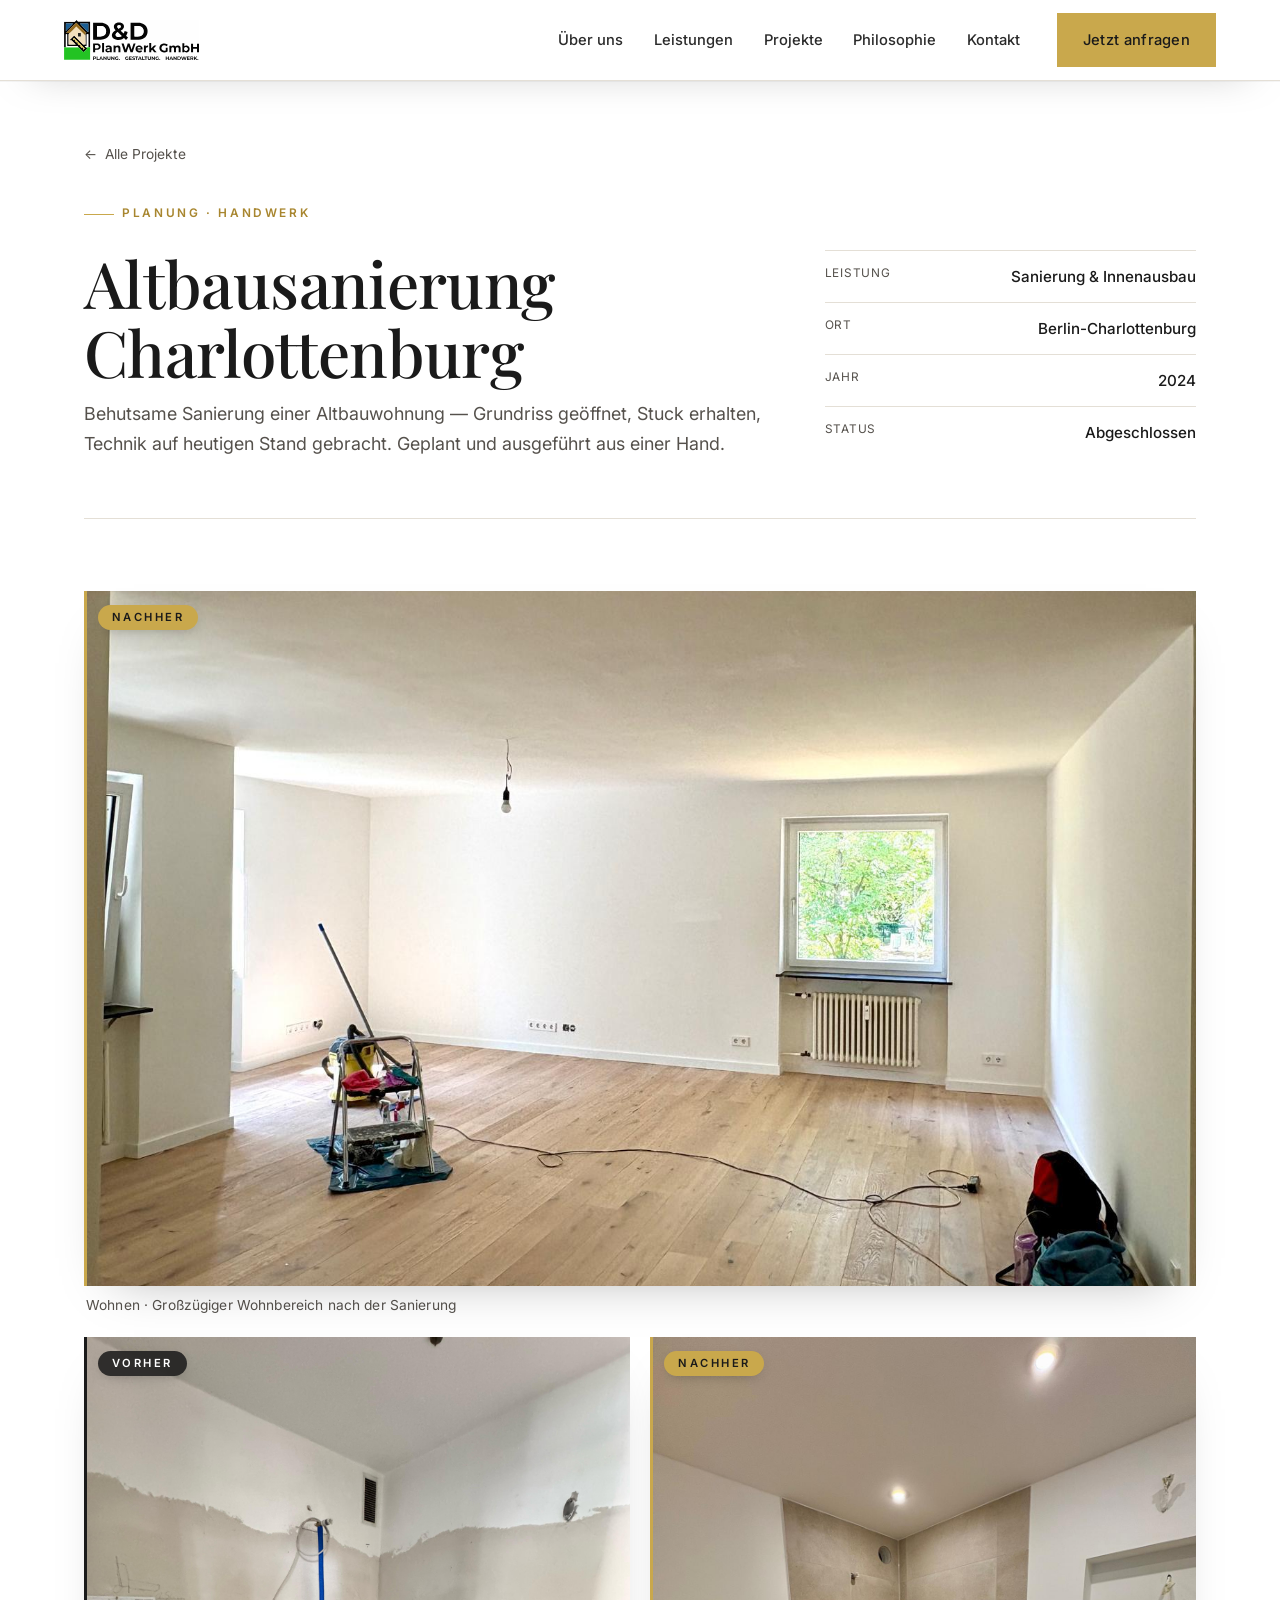
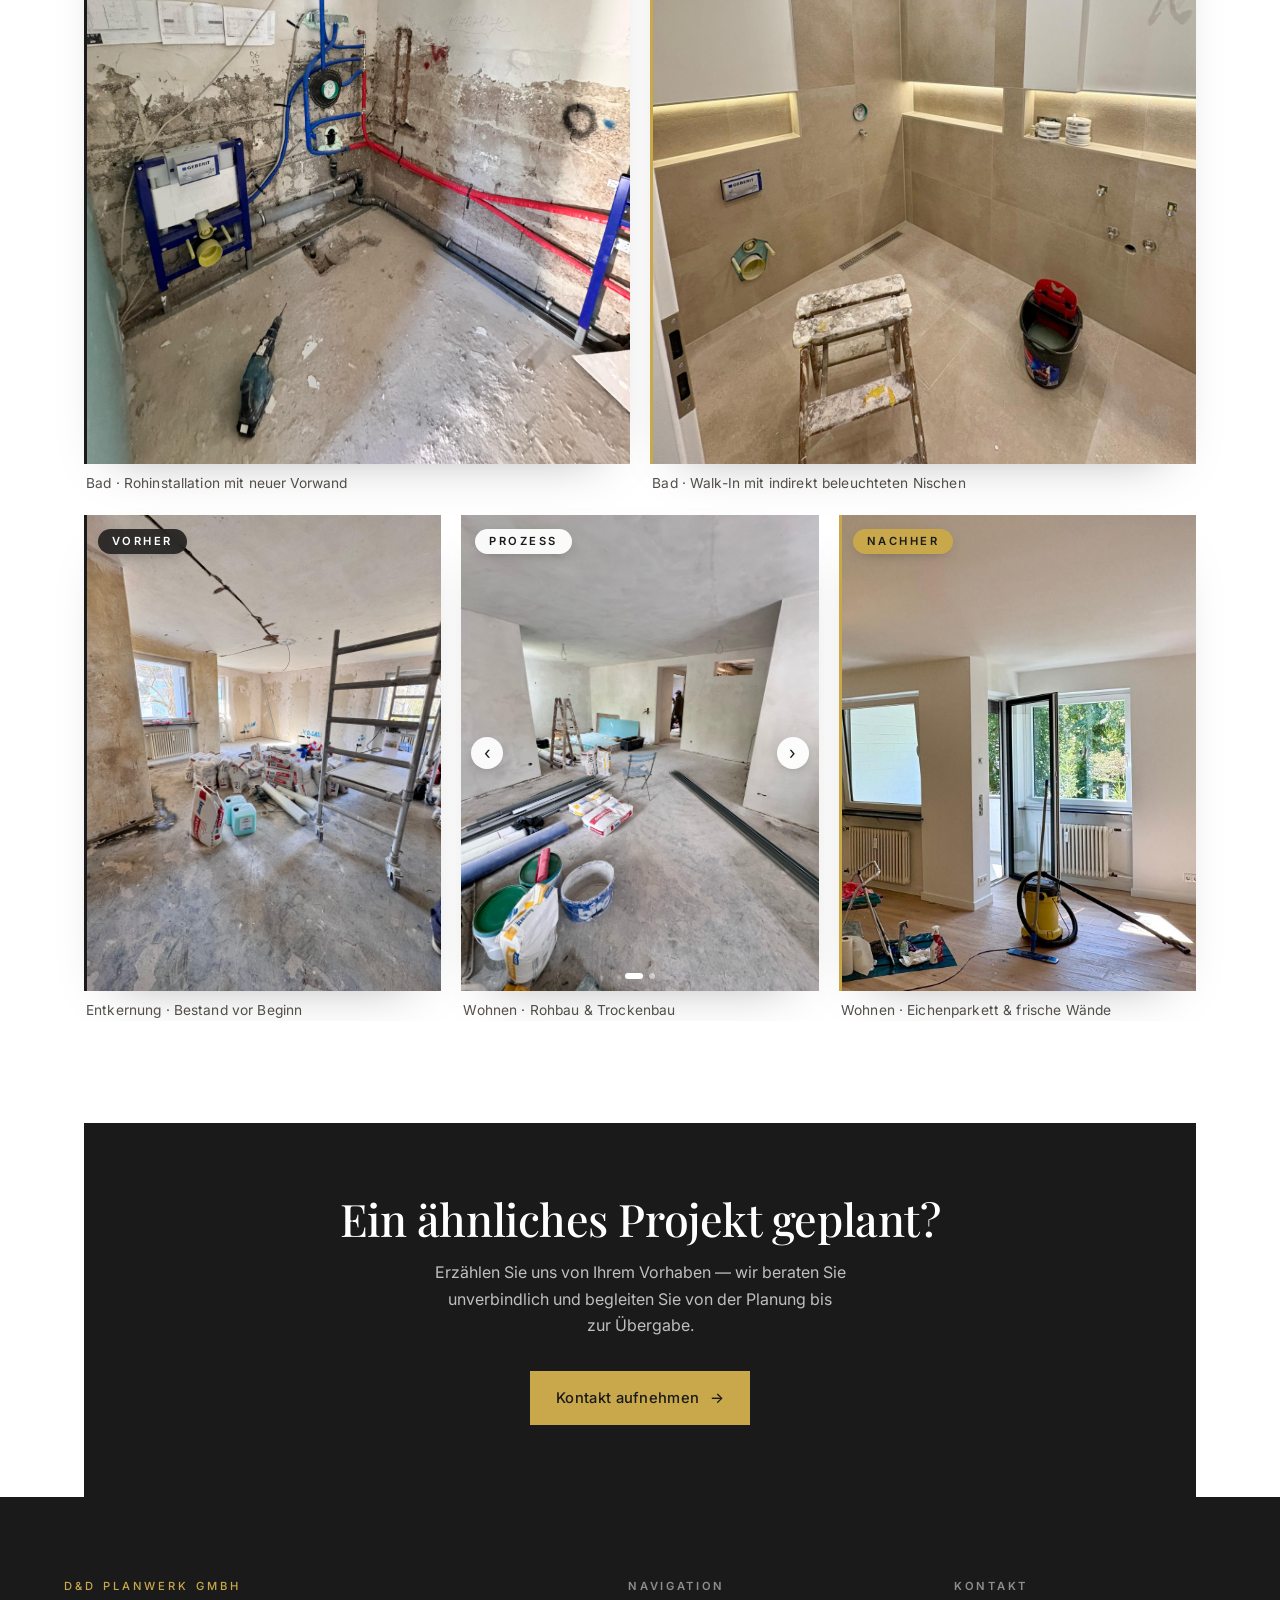
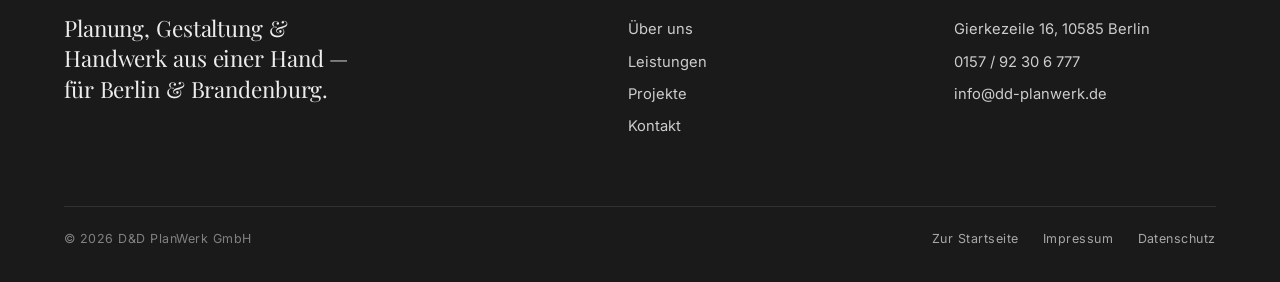
==== projekt.html @ 6a0eb675 "Add files via upload" ====
<!DOCTYPE html>
<html lang="de">
<head>
<meta charset="UTF-8">
<meta name="viewport" content="width=device-width, initial-scale=1.0">
<title>Projekt — D&D PlanWerk GmbH</title>
<meta name="description" content="Projektreferenz der D&D PlanWerk GmbH — Planung, Gestaltung & Handwerk aus einer Hand.">
<link rel="preconnect" href="https://fonts.googleapis.com">
<link rel="preconnect" href="https://fonts.gstatic.com" crossorigin>
<link href="https://fonts.googleapis.com/css2?family=Playfair+Display:ital,wght@0,400;0,500;0,600;0,700;1,400&family=Inter:wght@300;400;500;600&display=swap" rel="stylesheet">
<link rel="stylesheet" href="assets/styles.css">
<style>
/* ============================================================
   P02 MOBILE: zwei einzelne Vorher-Bilder → ein kombiniertes
   Karussell (nur auf Mobilgeräten, Desktop bleibt unangetastet)
   ============================================================ */
.p02-mobile-car{display:none} /* auf Desktop versteckt */
@media(max-width:760px){
  /* Karussell einblenden und auf halbe Breite setzen */
  .p02-mobile-car{display:flex;grid-column:span 3}
  /* Die zwei Einzel-Vorher-Bilder auf Mobil ausblenden */
  .p02-vorher-single{display:none !important}
  /* Nachher-Bild auf Mobil ebenfalls auf halbe Breite */
  .gitem.p02-nachher{grid-column:span 3 !important}
  /* Größere Bilder: höheres Seitenverhältnis */
  .p02-mobile-car .gitem__pic{aspect-ratio:4/5 !important}
  .gitem.p02-nachher .gitem__pic{aspect-ratio:4/5 !important}

  /* P01: dritte Reihe — größere Bilder auf Mobil */
  .p01-row3 .gitem__pic{aspect-ratio:3/5 !important}
}
</style>
</head>
<body data-hero="light">

<!-- ============================== NAV ============================== -->
<nav class="nav scrolled" id="nav">
  <a href="index.html" class="nav__logo" aria-label="D&D PlanWerk Startseite"><img src="assets/dd-planwerk-logo.svg" alt="D&D PlanWerk"></a>
  <div class="nav__links" id="navlinks">
    <a class="lnk" href="index.html#ueber">Über uns</a>
    <a class="lnk" href="index.html#leistungen">Leistungen</a>
    <a class="lnk" href="index.html#projekte">Projekte</a>
    <a class="lnk" href="index.html#philosophie">Philosophie</a>
    <a class="lnk" href="index.html#kontakt">Kontakt</a>
    <a class="btn btn--gold nav__cta" href="index.html#kontakt">Jetzt anfragen</a>
  </div>
  <button class="nav__burger" id="burger" aria-label="Menü öffnen" aria-expanded="false"><span></span><span></span><span></span></button>
  <div class="nav__backdrop" id="navBackdrop"></div>
</nav>

<!-- ============================== DETAIL ============================== -->
<main>
  <div class="pd-top">
    <a class="pd-back" href="index.html#projekte"><span>←</span> Alle Projekte</a>
    <div class="pd-head">
      <div>
        <span class="eyebrow" id="pd-cat">Referenz</span>
        <h1 id="pd-title">Projekt</h1>
        <p class="lead" id="pd-intro"></p>
      </div>
      <div class="pd-meta">
        <div><small>Leistung</small><b id="pd-scope">—</b></div>
        <div><small>Ort</small><b id="pd-loc">—</b></div>
        <div><small>Jahr</small><b id="pd-year">—</b></div>
        <div><small>Status</small><b>Abgeschlossen</b></div>
      </div>
    </div>
  </div>

  <div class="gallery" id="gallery">
    <div class="ph g-full" data-label="Hauptbild · Querformat (≥ 1600×800)"></div>
    <div class="ph g-half" data-label="Detail / Vorher"></div>
    <div class="ph g-half" data-label="Detail / Nachher"></div>
    <div class="ph g-third" data-label="Detail 1"></div>
    <div class="ph g-third" data-label="Detail 2"></div>
    <div class="ph g-third" data-label="Detail 3"></div>
  </div>

  <div class="pd-next">
    <div class="pd-cta">
      <h2>Ein ähnliches Projekt geplant?</h2>
      <p>Erzählen Sie uns von Ihrem Vorhaben — wir beraten Sie unverbindlich und begleiten Sie von der Planung bis zur Übergabe.</p>
      <a class="btn btn--gold" href="index.html#kontakt">Kontakt aufnehmen <span class="arr">→</span></a>
    </div>
  </div>
</main>

<!-- ============================== LIGHTBOX (mobile tap) ============================== -->
<div class="lb" id="lb" role="dialog" aria-modal="true" aria-label="Bildansicht">
  <figure class="lb__stage">
    <img class="lb__img" id="lb-img" alt="">
    <span class="lb__badge" id="lb-badge" style="display:none"></span>
    <div class="lb__cap" id="lb-cap"></div>
  </figure>
  <button class="lb__close" id="lb-close" aria-label="Schließen">×</button>
</div>

<!-- ============================== FOOTER ============================== -->
<footer class="foot">
  <div class="foot__top">
    <div>
      <span class="foot__eyebrow">D&amp;D PlanWerk GmbH</span>
      <p class="foot__tag">Planung, Gestaltung & Handwerk aus einer Hand — für Berlin & Brandenburg.</p>
    </div>
    <div class="foot__cols">
      <div class="foot__col">
        <h5>Navigation</h5>
        <a href="index.html#ueber">Über uns</a><a href="index.html#leistungen">Leistungen</a><a href="index.html#projekte">Projekte</a><a href="index.html#kontakt">Kontakt</a>
      </div>
      <div class="foot__col">
        <h5>Kontakt</h5>
        <p>Gierkezeile 16, 10585 Berlin</p>
        <a href="tel:+4915792306777">0157 / 92 30 6 777</a>
        <a href="mailto:info@dd-planwerk.de">info@dd-planwerk.de</a>
      </div>
    </div>
  </div>
  <div class="foot__bar">
    <span>© 2026 D&amp;D PlanWerk GmbH</span>
    <nav><a href="index.html">Zur Startseite</a><a href="#">Impressum</a><a href="#">Datenschutz</a></nav>
  </div>
</footer>

<script>
/* ---------- Scroll behavior on load / reload ---------- */
if('scrollRestoration' in history){ history.scrollRestoration = 'manual'; }
(function(){
  const nav = performance.getEntriesByType && performance.getEntriesByType('navigation')[0];
  const isReload = nav ? nav.type === 'reload' : (performance.navigation && performance.navigation.type === 1);
  if(isReload && location.hash){
    history.replaceState(null, '', location.pathname + location.search);
  }
  window.addEventListener('load', ()=>{ if(isReload || !location.hash) window.scrollTo(0,0); });
})();

const PROJECTS = {
  "01":{
    title:"Altbausanierung Charlottenburg",
    cat:"Planung · Handwerk",
    scope:"Sanierung & Innenausbau",
    loc:"Berlin-Charlottenburg",
    year:"2024",
    intro:"Behutsame Sanierung einer Altbauwohnung — Grundriss geöffnet, Stuck erhalten, Technik auf heutigen Stand gebracht. Geplant und ausgeführt aus einer Hand.",
    images:[
      // 1) Hero — Wohnzimmer fertig (landscape)
      {src:"assets/projekte/01/01-wohnzimmer-nachher.jpeg", ratio:"16/10", size:"full",  phase:"nachher", cap:"Wohnen · Großzügiger Wohnbereich nach der Sanierung"},

      // 2) Bad — Vorher/Nachher nebeneinander (beide hochkant)
      {src:"assets/projekte/01/06-bad-rohinstallation.jpeg", ratio:"3/4", size:"half", phase:"vorher",  cap:"Bad · Rohinstallation mit neuer Vorwand"},
      {src:"assets/projekte/01/04-bad-nachher.jpeg",         ratio:"3/4", size:"half", phase:"nachher", cap:"Bad · Walk-In mit indirekt beleuchteten Nischen"},

      // 3) Dritte Reihe: Vorher | Prozess-Carousel | Nachher (gleiche Größe)
      {src:"assets/projekte/01/08-entkernung.jpeg",          ratio:"3/4", size:"third", phase:"vorher",  cap:"Entkernung · Bestand vor Beginn"},
      {
        ratio:"3/4", size:"third",
        carousel:[
          {src:"assets/projekte/01/05-rohbau-wohnen.jpeg", phase:"prozess", cap:"Wohnen · Rohbau & Trockenbau"},
          {src:"assets/projekte/01/07-planung-wand.jpeg",  phase:"prozess", cap:"Planung · Werkstattpläne vor Ort"}
        ]
      },
      {src:"assets/projekte/01/09-wohnen-nachher.jpeg",     ratio:"3/4", size:"third", phase:"nachher", cap:"Wohnen · Eichenparkett & frische Wände"}
    ]
  },
  "02":{title:"Loft-Umbau Prenzlauer Berg", cat:"Gestaltung · Innenausbau", scope:"Innenarchitektur & Ausbau", loc:"Berlin-Prenzlauer Berg", year:"2023", intro:"Aus einer ehemaligen Gewerbeeinheit wird ein offenes Loft mit klarer Materialsprache, indirekter Lichtführung und maßgefertigten Einbauten.",
    images:[
      {src:"assets/projekte/02/01-dachboden-vorher.jpeg", ratio:"3/4", size:"third", phase:"vorher",  cap:"Dachboden · Rohzustand mit Isover-Dämmung"},
      {src:"assets/projekte/02/02-raum-vorher.jpeg",      ratio:"3/4", size:"third", phase:"vorher",  cap:"Raum · Bestand vor Entkernung"},
      {src:"assets/projekte/02/03-loft-prozess.jpeg",     ratio:"3/4", size:"third", phase:"nachher", cap:"Loft · Glasdach-Halle nach dem Umbau"},

      {
        ratio:"3/4", size:"half",
        carousel:[
          {src:"assets/projekte/02/04-bad-vorher-wanne.jpeg",      phase:"vorher", cap:"Bad · Wanne & Dusche vor dem Umbau"},
          {src:"assets/projekte/02/06-bad-vorher-waschbecken.jpeg", phase:"vorher", cap:"Bad · Waschbereich vor dem Umbau"}
        ]
      },
      {
        ratio:"3/4", size:"half",
        carousel:[
          {src:"assets/projekte/02/05-bad-prozess-a.jpeg", phase:"prozess", cap:"Bad · Entkernung Ansicht 1"},
          {src:"assets/projekte/02/05-bad-prozess-b.jpeg", phase:"prozess", cap:"Bad · Entkernung Ansicht 2"},
          {src:"assets/projekte/02/05-bad-prozess-c.jpeg", phase:"prozess", cap:"Bad · Entkernung Ansicht 3"}
        ]
      }
    ]
  },
  "03":{title:"Praxis Mitte", cat:"Trockenbau · Licht", scope:"Ausbau & Lichtplanung", loc:"Berlin-Mitte", year:"2024", intro:"Funktionaler Praxisausbau mit ruhiger Atmosphäre — durchdachte Raumaufteilung, schallschützender Trockenbau und blendfreie Beleuchtung.",
    images:[
      {src:"assets/projekte/03/00-altbau-vorher.jpeg",     ratio:"3/4", size:"half", phase:"vorher",  cap:"Altbau · Entkernung mit Bauschutt und freigelegtem Mauerwerk"},
      {src:"assets/projekte/03/01-altbau-prozess-a.jpeg",  ratio:"3/4", size:"half", phase:"nachher", cap:"Altbau · Verputzter Raum mit Stuckdecke und Flügeltür"},
      {src:"assets/projekte/03/03-flur-vorher.jpeg",       ratio:"3/4", size:"half", phase:"vorher",  cap:"Flur · Rohzustand mit alten Dielen und abgeblättertem Putz"},
      {src:"assets/projekte/03/04-flur-nachher.jpeg",      ratio:"3/4", size:"half", phase:"nachher", cap:"Flur · Frisch verputzt mit Eichenparkett und Einbauleuchten"}
    ]
  },
  "04":{title:"Wohnhaus Brandenburg", cat:"Neubau · Planung", scope:"Neubau & Projektsteuerung", loc:"Brandenburg", year:"2023", intro:"Energieeffizienter Neubau eines Einfamilienhauses — von der Entwurfs- und Genehmigungsplanung bis zur Koordination aller Gewerke."},
  "05":{title:"Einbauküche Maßanfertigung", cat:"Möbeldesign", scope:"Möbeldesign & Fertigung", loc:"Berlin", year:"2025", intro:"Maßgefertigte Küche, exakt auf Raum und Nutzung zugeschnitten — vom Entwurf über die Materialauswahl bis zur sauberen Montage."},
  "06":{title:"Büroumbau Kreuzberg", cat:"Innenarchitektur · Ausbau", scope:"Innenarchitektur & Ausbau", loc:"Berlin-Kreuzberg", year:"2024", intro:"Umbau einer Bürofläche zu einer offenen, kommunikativen Arbeitswelt mit Rückzugszonen, Akustikkonzept und individueller Möblierung."}
};

const params = new URLSearchParams(location.search);
const id = (params.get('p') || '01').padStart(2,'0');
const p = PROJECTS[id] || PROJECTS["01"];
document.title = p.title + " — D&D PlanWerk GmbH";
document.getElementById('pd-title').textContent = p.title;
document.getElementById('pd-cat').textContent = p.cat;
document.getElementById('pd-intro').textContent = p.intro;
document.getElementById('pd-scope').textContent = p.scope;
document.getElementById('pd-loc').textContent = p.loc;
document.getElementById('pd-year').textContent = p.year;

/* ---------- Gallery: render real images if available, otherwise keep placeholders ---------- */
const gallery = document.getElementById('gallery');
if(p.images && p.images.length){
  gallery.innerHTML = '';
  const PHASE_LABEL = {vorher:'Vorher', nachher:'Nachher', prozess:'Prozess'};

  /* Flatten carousel groups for preloading */
  const flat = [];
  p.images.forEach(item=>{
    if(item.carousel){
      item.carousel.forEach(sub => flat.push({...sub, ratio:item.ratio}));
    } else {
      flat.push(item);
    }
  });

  /* Preload all images */
  flat.forEach(img=>{ const i = new Image(); i.src = img.src; });

  p.images.forEach(item=>{
    if(item.carousel){
      /* ----- Carousel slot ----- */
      const el = document.createElement('figure');
      el.className = 'gitem gitem--car g-' + (item.size || 'third');

      const stage = document.createElement('div');
      stage.className = 'gitem__pic';
      if(item.ratio) stage.style.aspectRatio = item.ratio.replace('/', ' / ');

      const badge = document.createElement('span');
      badge.className = 'gitem__badge';

      const prev = document.createElement('button');
      prev.type='button'; prev.className='car__nav car__nav--prev'; prev.setAttribute('aria-label','Vorheriges Bild'); prev.textContent='‹';
      const next = document.createElement('button');
      next.type='button'; next.className='car__nav car__nav--next'; next.setAttribute('aria-label','Nächstes Bild'); next.textContent='›';

      const dots = document.createElement('div');
      dots.className = 'car__dots';
      item.carousel.forEach((_,di)=>{
        const d = document.createElement('span'); d.className='car__dot'; if(di===0) d.classList.add('is-on'); dots.appendChild(d);
      });

      const cap = document.createElement('figcaption');
      cap.className = 'gitem__cap';

      stage.appendChild(badge);
      stage.appendChild(prev);
      stage.appendChild(next);
      stage.appendChild(dots);
      el.appendChild(stage);
      el.appendChild(cap);

      let ci = 0;
      /* Create two layered image divs for crossfade */
      const imgA = document.createElement('div');
      const imgB = document.createElement('div');
      const layerStyle = 'position:absolute;inset:0;background-size:cover;background-position:center;transition:opacity .35s ease;';
      imgA.style.cssText = layerStyle + 'opacity:1;z-index:1;';
      imgB.style.cssText = layerStyle + 'opacity:0;z-index:2;';
      stage.appendChild(imgA);
      stage.appendChild(imgB);
      let activeLayer = 'A'; // which layer is currently visible

      function render(){
        const sub = item.carousel[ci];
        /* Crossfade: load new image on hidden layer, then swap opacity */
        if(activeLayer === 'A'){
          imgB.style.backgroundImage = "url('" + sub.src + "')";
          imgB.style.opacity = '1';
          imgA.style.opacity = '0';
          activeLayer = 'B';
        } else {
          imgA.style.backgroundImage = "url('" + sub.src + "')";
          imgA.style.opacity = '1';
          imgB.style.opacity = '0';
          activeLayer = 'A';
        }
        if(sub.phase && PHASE_LABEL[sub.phase]){
          badge.textContent = PHASE_LABEL[sub.phase];
          badge.className = 'gitem__badge is-' + sub.phase;
          badge.style.display = '';
          el.className = 'gitem gitem--car g-' + (item.size || 'third') + ' is-' + sub.phase;
        } else { badge.style.display='none'; }
        cap.textContent = sub.cap || '';
        dots.querySelectorAll('.car__dot').forEach((d,di)=> d.classList.toggle('is-on', di===ci));
      }
      /* Set initial image directly (no crossfade for first render) */
      imgA.style.backgroundImage = "url('" + item.carousel[0].src + "')";
      {
        const sub = item.carousel[0];
        if(sub.phase && PHASE_LABEL[sub.phase]){
          badge.textContent = PHASE_LABEL[sub.phase];
          badge.className = 'gitem__badge is-' + sub.phase;
          badge.style.display = '';
          el.className = 'gitem gitem--car g-' + (item.size || 'third') + ' is-' + sub.phase;
        }
        cap.textContent = sub.cap || '';
        dots.querySelectorAll('.car__dot').forEach((d,di)=> d.classList.toggle('is-on', di===0));
      }
      function step(d, ev){
        if(ev){ ev.stopPropagation(); }
        ci = (ci + d + item.carousel.length) % item.carousel.length;
        render();
      }
      prev.addEventListener('click', e=> step(-1, e));
      next.addEventListener('click', e=> step(1, e));
      gallery.appendChild(el);
      return;
    }

    /* ----- Single image slot ----- */
    const el = document.createElement('figure');
    el.className = 'gitem g-' + (item.size || 'third') + (item.phase ? ' is-' + item.phase : '');
    const pic = document.createElement('div');
    pic.className = 'gitem__pic';
    pic.style.backgroundImage = "url('" + item.src + "')";
    if(item.ratio) pic.style.aspectRatio = item.ratio.replace('/', ' / ');
    if(item.pos) pic.style.backgroundPosition = item.pos;
    el.appendChild(pic);
    if(item.phase && PHASE_LABEL[item.phase]){
      const b = document.createElement('span');
      b.className = 'gitem__badge';
      b.textContent = PHASE_LABEL[item.phase];
      el.appendChild(b);
    }
    if(item.cap){
      const c = document.createElement('figcaption');
      c.className = 'gitem__cap';
      c.textContent = item.cap;
      el.appendChild(c);
    }
    gallery.appendChild(el);
  });

  /* ---- P01: dritte Reihe auf Mobil größer ---- */
  if(id === '01'){
    const gitems01 = Array.from(gallery.querySelectorAll('.gitem'));
    // Index 0 = full, 1+2 = half, 3+4+5 = third (dritte Reihe)
    [3,4,5].forEach(function(i){
      if(gitems01[i]) gitems01[i].classList.add('p01-row3');
    });
  }

  /* ---- P02: Mobil-Karussell für die zwei Vorher-Bilder ---- */
  if(id === '02'){
    const gitems = Array.from(gallery.querySelectorAll('.gitem'));
    /* Einzel-Vorher-Items markieren (werden auf Mobil versteckt) */
    gitems[0].classList.add('p02-vorher-single');
    gitems[1].classList.add('p02-vorher-single');
    /* Nachher-Item markieren (wird auf Mobil auf span 3 erweitert) */
    gitems[2].classList.add('p02-nachher');

    const vorherData = [
      {src:p.images[0].src, cap:p.images[0].cap},
      {src:p.images[1].src, cap:p.images[1].cap}
    ];

    /* Karussell-Container */
    const mc = document.createElement('figure');
    mc.className = 'gitem gitem--car p02-mobile-car is-vorher';

    const mStage = document.createElement('div');
    mStage.className = 'gitem__pic';
    mStage.style.aspectRatio = '4 / 5';

    const mBadge = document.createElement('span');
    mBadge.className = 'gitem__badge is-vorher';
    mBadge.textContent = 'Vorher';

    const mPrev = document.createElement('button');
    mPrev.type='button'; mPrev.className='car__nav car__nav--prev';
    mPrev.setAttribute('aria-label','Vorheriges Bild'); mPrev.textContent='‹';
    const mNext = document.createElement('button');
    mNext.type='button'; mNext.className='car__nav car__nav--next';
    mNext.setAttribute('aria-label','Nächstes Bild'); mNext.textContent='›';

    const mDots = document.createElement('div'); mDots.className='car__dots';
    vorherData.forEach((_,di)=>{
      const d=document.createElement('span');
      d.className='car__dot';
      if(di===0) d.classList.add('is-on');
      mDots.appendChild(d);
    });

    const mCap = document.createElement('figcaption');
    mCap.className='gitem__cap';
    mCap.textContent = vorherData[0].cap;

    /* Zwei Ebenen für Crossfade */
    const mImgA = document.createElement('div');
    const mImgB = document.createElement('div');
    const ls='position:absolute;inset:0;background-size:cover;background-position:center;transition:opacity .35s ease;';
    mImgA.style.cssText=ls+'opacity:1;z-index:1;';
    mImgB.style.cssText=ls+'opacity:0;z-index:2;';
    mImgA.style.backgroundImage="url('"+vorherData[0].src+"')";

    mStage.append(mImgA, mImgB, mBadge, mPrev, mNext, mDots);
    mc.append(mStage, mCap);

    let mci=0, mAL='A';
    function mRender(){
      const sub=vorherData[mci];
      if(mAL==='A'){
        mImgB.style.backgroundImage="url('"+sub.src+"')";
        mImgB.style.opacity='1'; mImgA.style.opacity='0'; mAL='B';
      } else {
        mImgA.style.backgroundImage="url('"+sub.src+"')";
        mImgA.style.opacity='1'; mImgB.style.opacity='0'; mAL='A';
      }
      mCap.textContent=sub.cap||'';
      mDots.querySelectorAll('.car__dot').forEach((d,di)=>d.classList.toggle('is-on',di===mci));
    }
    mPrev.addEventListener('click',e=>{e.stopPropagation();mci=(mci-1+vorherData.length)%vorherData.length;mRender();});
    mNext.addEventListener('click',e=>{e.stopPropagation();mci=(mci+1)%vorherData.length;mRender();});

    /* Vor das erste gitem einsetzen */
    gallery.insertBefore(mc, gitems[0]);
  }

} else {
  document.querySelectorAll('#gallery .ph').forEach((el,i)=>{
    el.setAttribute('data-label', 'Projekt ' + id + ' · ' + el.getAttribute('data-label'));
  });
}

/* ---------- Mobile tap lightbox ---------- */
(function(){
  const lb     = document.getElementById('lb');
  const lbImg  = document.getElementById('lb-img');
  const lbBadge= document.getElementById('lb-badge');
  const lbCap  = document.getElementById('lb-cap');
  const lbClose= document.getElementById('lb-close');
  const PHASE  = {vorher:'Vorher', nachher:'Nachher', prozess:'Prozess'};

  function openLb(src, phase, cap){
    lbImg.src = src;
    if(phase && PHASE[phase]){
      lbBadge.textContent = PHASE[phase];
      lbBadge.className = 'lb__badge is-' + phase;
      lbBadge.style.display = '';
    } else {
      lbBadge.style.display = 'none';
    }
    lbCap.textContent = cap || '';
    lb.classList.add('is-open');
    document.body.classList.add('lb-open');
  }
  function closeLb(){
    lb.classList.remove('is-open');
    document.body.classList.remove('lb-open');
    lbImg.src = '';
  }
  lbClose.addEventListener('click', closeLb);
  lb.addEventListener('click', e=>{ if(e.target === lb) closeLb(); });
  window.addEventListener('keydown', e=>{ if(e.key === 'Escape') closeLb(); });

  function wireGallery(){
    if(!window.matchMedia('(max-width:760px)').matches) return;
    document.querySelectorAll('.gitem__pic').forEach(pic=>{
      pic.style.cursor = 'zoom-in';
      pic.addEventListener('click', e=>{
        if(e.target.closest('.car__nav')) return;
        const layers = pic.querySelectorAll('div');
        let src = '';
        if(layers.length){
          let visible = null;
          layers.forEach(l=>{ if(l.style.backgroundImage && l.style.opacity !== '0') visible = l; });
          if(visible) src = visible.style.backgroundImage.replace(/^url\(['"]?/,'').replace(/['"]?\)$/,'');
        }
        if(!src) src = pic.style.backgroundImage.replace(/^url\(['"]?/,'').replace(/['"]?\)$/,'');
        if(!src) return;
        const gitem = pic.closest('.gitem');
        const phaseMatch = gitem && gitem.className.match(/is-(vorher|nachher|prozess)/);
        const phase = phaseMatch ? phaseMatch[1] : '';
        const capEl = gitem && gitem.querySelector('.gitem__cap');
        openLb(src, phase, capEl ? capEl.textContent : '');
      });
    });
  }
  setTimeout(wireGallery, 200);
})();

/* ---------- Nav scroll state ---------- */
const nav = document.getElementById('nav');
window.addEventListener('scroll', ()=> nav.classList.toggle('scrolled', true), {passive:true});

/* ---------- Mobile menu ---------- */
const burger = document.getElementById('burger');
const backdrop = document.getElementById('navBackdrop');
function setMenu(open){
  nav.classList.toggle('open', open);
  document.body.classList.toggle('menu-open', open);
  burger.setAttribute('aria-expanded', open ? 'true' : 'false');
}
burger.addEventListener('click', ()=> setMenu(!nav.classList.contains('open')));
backdrop.addEventListener('click', ()=> setMenu(false));
document.querySelectorAll('#navlinks a').forEach(a=> a.addEventListener('click', ()=> setMenu(false)));
window.addEventListener('keydown', e=>{ if(e.key === 'Escape') setMenu(false); });
</script>
</body>
</html>
---- assets/styles.css ----
/* ============================================================
   DESIGN SYSTEM — D&D PlanWerk
   Palette : Anthrazit #1a1a1a · warmes Papierweiß · Gold #c9a84c
   Type    : Playfair Display (Headlines) · Inter (Fließtext)
   ============================================================ */
:root{
  --ink:#1a1a1a;
  --ink-2:#2b2b2b;
  --ink-soft:#55514c;
  --line:#e4dfd6;
  --paper:#ffffff;
  --paper-2:#f6f3ec;       /* warmes off-white */
  --paper-3:#efe9dd;       /* placeholder ground */
  --gold:#c9a84c;          /* Akzent (Tweak-bar) */
  --gold-deep:#a8862f;
  --gold-tint:rgba(201,168,76,.12);
  --radius:0px;            /* Eckenstil (Tweak-bar) */
  --container:1240px;
  --gut:clamp(20px,5vw,64px);
  --maxc:#1a1a1a;
}
*{box-sizing:border-box;margin:0;padding:0}
html{scroll-behavior:smooth}
body{
  font-family:'Inter',system-ui,sans-serif;
  color:var(--ink);
  background:var(--paper);
  line-height:1.65;
  -webkit-font-smoothing:antialiased;
  text-rendering:optimizeLegibility;
  overflow-x:hidden;
}
h1,h2,h3,h4{font-family:'Playfair Display',Georgia,serif;font-weight:500;line-height:1.08;letter-spacing:-.01em;color:var(--ink)}
p{text-wrap:pretty}
a{color:inherit;text-decoration:none}
img{display:block;max-width:100%}
html{scroll-padding-top:20px}
section{scroll-margin-top:20px}

.wrap{max-width:var(--container);margin:0 auto;padding-inline:var(--gut)}
.eyebrow{
  font-family:'Inter',sans-serif;font-weight:600;font-size:.74rem;
  letter-spacing:.22em;text-transform:uppercase;color:var(--gold-deep);
  display:inline-flex;align-items:center;gap:.7em;margin-bottom:1.1rem;
}
.eyebrow::before{content:"";width:30px;height:1px;background:var(--gold)}
.lead{font-size:clamp(1.05rem,1.4vw,1.18rem);color:var(--ink-soft);max-width:62ch}

/* ---------- Buttons ---------- */
.btn{
  --bg:var(--ink);--fg:#fff;--bd:var(--ink);
  display:inline-flex;align-items:center;gap:.7em;
  font-family:'Inter',sans-serif;font-weight:500;font-size:.92rem;letter-spacing:.02em;
  padding:.95em 1.7em;border-radius:var(--radius);
  background:var(--bg);color:var(--fg);border:1px solid var(--bd);
  cursor:pointer;transition:transform .35s cubic-bezier(.2,.8,.2,1),background .3s,color .3s,box-shadow .35s;
}
.btn:hover{transform:translateY(-3px);box-shadow:0 14px 30px -14px rgba(0,0,0,.45)}
.btn .arr{transition:transform .35s}
.btn:hover .arr{transform:translateX(5px)}
.btn--gold{--bg:var(--gold);--fg:#1a1a1a;--bd:var(--gold)}
.btn--gold:hover{--bg:var(--gold-deep);--bd:var(--gold-deep);--fg:#fff}
.btn--ghost{--bg:transparent;--fg:var(--ink);--bd:#cfc8bb}
.btn--ghost:hover{--bg:var(--ink);--fg:#fff;--bd:var(--ink)}
.btn--ghost-light{--bg:transparent;--fg:#fff;--bd:rgba(255,255,255,.45)}
.btn--ghost-light:hover{--bg:#fff;--fg:var(--ink);--bd:#fff}

/* ---------- Placeholder image field ---------- */
.ph{
  position:relative;background:var(--paper-3);overflow:hidden;border-radius:var(--radius);
  background-image:repeating-linear-gradient(135deg,rgba(26,26,26,.045) 0 2px,transparent 2px 13px);
  display:flex;align-items:flex-end;
}
.ph::after{
  content:attr(data-label);
  font-family:'IBM Plex Mono',ui-monospace,'SF Mono',Menlo,monospace;
  font-size:.7rem;letter-spacing:.06em;color:#9a9183;
  padding:12px 14px;line-height:1.45;text-transform:uppercase;
}
.ph--dark{background:#222;background-image:repeating-linear-gradient(135deg,rgba(255,255,255,.05) 0 2px,transparent 2px 13px)}
.ph--dark::after{color:#7f786d}
.ph.has-img{background-color:#222;background-size:cover;background-position:center;background-repeat:no-repeat;background-image:none}
.ph.has-img::after{display:none}

/* ============================================================ NAV */
.nav{
  position:fixed;inset:0 0 auto 0;z-index:100;
  display:flex;align-items:center;justify-content:space-between;
  padding:18px var(--gut);
  background:rgba(255,255,255,.6);backdrop-filter:blur(10px);
  border-bottom:1px solid transparent;
  transition:background .4s,box-shadow .4s,border-color .4s,padding .4s;
}
.nav.scrolled{background:rgba(255,255,255,.94);box-shadow:0 1px 0 rgba(0,0,0,.04),0 18px 40px -34px rgba(0,0,0,.5);border-color:var(--line);padding-block:13px}
.nav__logo img{height:46px;width:auto;transition:height .4s}
.nav.scrolled .nav__logo img{height:40px}
.nav__links{display:flex;align-items:center;gap:clamp(18px,2.4vw,38px);margin-left:auto}
.nav__links a.lnk{
  font-size:.92rem;font-weight:500;color:var(--ink-2);position:relative;padding:4px 0;
}
.nav__links a.lnk::after{content:"";position:absolute;left:0;bottom:0;height:1.5px;width:0;background:var(--gold);transition:width .35s}
.nav__links a.lnk:hover{color:var(--ink)}
.nav__links a.lnk:hover::after{width:100%}
.nav__cta{margin-left:6px}
.nav__burger{display:none;flex-direction:column;gap:5px;background:none;border:0;cursor:pointer;padding:8px}
.nav__burger span{width:24px;height:2px;background:var(--ink);transition:.35s}
.nav.open .nav__burger span:nth-child(1){transform:translateY(7px) rotate(45deg)}
.nav.open .nav__burger span:nth-child(2){opacity:0}
.nav.open .nav__burger span:nth-child(3){transform:translateY(-7px) rotate(-45deg)}

/* ============================================================ HERO */
.hero{position:relative;min-height:100svh;display:flex;align-items:center;isolation:isolate}
.hero__bg{position:absolute;inset:0;z-index:-2}
.hero__bg .ph{position:absolute;inset:0;border-radius:0;align-items:flex-end;justify-content:flex-end}
.hero__scrim{position:absolute;inset:0;z-index:-1;transition:background .5s}
/* dark hero (default) */
body[data-hero="dark"] .hero__scrim{background:linear-gradient(105deg,rgba(15,15,15,.86) 0%,rgba(20,20,20,.62) 48%,rgba(20,20,20,.30) 100%)}
body[data-hero="dark"] .hero__bg .ph{background:#1c1c1c;background-image:repeating-linear-gradient(135deg,rgba(255,255,255,.045) 0 2px,transparent 2px 14px)}
body[data-hero="dark"] .hero, body[data-hero="dark"] .hero h1{color:#fff}
body[data-hero="dark"] .hero .lead{color:rgba(255,255,255,.82)}
body[data-hero="dark"] .hero .eyebrow{color:#e7cd86}
body[data-hero="dark"] .hero .hero__cta-ghost{--bg:transparent;--fg:#fff;--bd:rgba(255,255,255,.5)}
body[data-hero="dark"] .hero .hero__cta-ghost:hover{--bg:#fff;--fg:var(--ink);--bd:#fff}
/* light hero */
body[data-hero="light"] .hero__scrim{background:linear-gradient(105deg,rgba(246,243,236,.94) 0%,rgba(246,243,236,.74) 46%,rgba(246,243,236,.34) 100%)}
body[data-hero="light"] .hero__bg .ph{background:var(--paper-3)}
body[data-hero="light"] .hero h1{color:var(--ink)}
body[data-hero="light"] .hero .lead{color:var(--ink-soft)}

.hero__inner{max-width:var(--container);margin:0 auto;padding:140px var(--gut) 120px;width:100%}
.hero h1{font-size:clamp(2.6rem,6.4vw,5.3rem);max-width:16ch;margin-bottom:1.4rem}
.hero h1 .gold{color:var(--gold);font-style:italic;font-weight:600}
.hero .lead{margin-bottom:2.4rem;font-size:clamp(1.1rem,1.6vw,1.32rem)}
.hero__btns{display:flex;flex-wrap:wrap;gap:14px}

/* ============================================================ FACTS */
.facts{background:var(--ink);color:#fff}
.facts__grid{display:grid;grid-template-columns:repeat(3,1fr)}
.fact{padding:clamp(36px,5vw,64px) var(--gut);border-left:1px solid rgba(255,255,255,.1)}
.fact:first-child{border-left:0}
.fact__num{font-family:'Playfair Display',serif;font-size:clamp(2.4rem,4.4vw,3.4rem);color:var(--gold);line-height:1}
.fact__label{margin-top:.7rem;font-size:.95rem;color:rgba(255,255,255,.72);letter-spacing:.01em}

/* ============================================================ SECTION SHELLS */
.sec{padding:clamp(80px,11vw,150px) 0}
.sec--paper{background:var(--paper-2)}
.sec__head{max-width:64ch}
.sec__head h2{font-size:clamp(2rem,4.4vw,3.3rem);margin-bottom:1.1rem}

/* ÜBER UNS */
.about{display:grid;grid-template-columns:1.05fr .95fr;gap:clamp(36px,5vw,80px);align-items:center}
.about__img{aspect-ratio:4/5;min-height:420px}
.about p+p{margin-top:1.1rem}
.about__sign{margin-top:2rem;display:flex;align-items:center;gap:16px}
.about__sign b{font-family:'Playfair Display',serif;font-size:1.15rem;font-weight:600}
.about__sign span{font-size:.86rem;color:var(--ink-soft)}

/* LEISTUNGEN */
.cards{display:grid;grid-template-columns:repeat(3,1fr);gap:clamp(18px,2vw,26px);margin-top:clamp(40px,5vw,64px)}
.card{
  background:var(--paper);border:1px solid var(--line);border-radius:var(--radius);
  padding:clamp(28px,3vw,40px);position:relative;overflow:hidden;
  transition:transform .4s cubic-bezier(.2,.8,.2,1),box-shadow .4s,border-color .4s;
}
.sec--paper .card{background:#fff}
.card::before{content:"";position:absolute;left:0;top:0;height:3px;width:0;background:var(--gold);transition:width .45s}
.card:hover{transform:translateY(-8px);box-shadow:0 30px 60px -38px rgba(0,0,0,.4);border-color:transparent}
.card:hover::before{width:100%}
.card__ix{width:54px;height:54px;border:1px solid var(--gold);border-radius:var(--radius);display:grid;place-items:center;color:var(--gold-deep);margin-bottom:22px}
.card__ix svg{width:26px;height:26px;stroke:currentColor;stroke-width:1.4;fill:none}
.card h3{font-size:1.5rem;margin-bottom:.7rem}
.card p{color:var(--ink-soft);font-size:.97rem}
.card ul{list-style:none;margin-top:1.2rem;display:flex;flex-direction:column;gap:.5rem}
.card li{font-size:.9rem;color:var(--ink-2);display:flex;gap:.6em;align-items:baseline}
.card li::before{content:"";width:5px;height:5px;background:var(--gold);border-radius:50%;flex:none;transform:translateY(-2px)}

/* PROJEKTE */
.proj{display:grid;grid-template-columns:repeat(3,1fr);gap:clamp(16px,1.8vw,24px);margin-top:clamp(40px,5vw,64px)}
.pcard{position:relative;overflow:hidden;border-radius:var(--radius);aspect-ratio:1/1;display:block;cursor:pointer}
.pcard .ph{position:absolute;inset:0;width:100%;height:100%;align-items:flex-start;transition:transform .6s cubic-bezier(.2,.8,.2,1)}
.pcard .ph::after{padding:14px 16px}
.pcard .meta{
  position:absolute;left:0;right:0;bottom:0;padding:22px;z-index:2;color:#fff;
  background:linear-gradient(transparent,rgba(0,0,0,.55));
  display:flex;flex-direction:column;align-items:flex-start;
  opacity:1;transform:none;transition:background .4s;
}
.pcard:hover .meta,.pcard:focus-visible .meta{background:linear-gradient(transparent,rgba(0,0,0,.66))}
.pcard:hover .ph{transform:scale(1.04)}
.pcard .meta b{font-family:'Playfair Display',serif;font-size:1.3rem;font-weight:600;display:block;opacity:0;transform:translateY(8px);transition:.35s}
.pcard:hover .meta b,.pcard:focus-visible .meta b{opacity:1;transform:none}
.pcard .meta .tag{font-size:.8rem;letter-spacing:.12em;text-transform:uppercase;opacity:0;transform:translateY(8px);transition:.35s .05s}
.pcard:hover .meta .tag,.pcard:focus-visible .meta .tag{opacity:1;transform:none}
.pcard .meta .more{display:inline-flex;align-items:center;gap:.5em;margin-top:auto;padding-top:10px;font-size:.78rem;letter-spacing:.1em;text-transform:uppercase;color:var(--gold);align-self:flex-end}
.proj-more{display:none;margin-top:28px;width:100%;justify-content:center}

/* PHILOSOPHIE */
.phil{background:var(--ink);color:#fff}
.phil .eyebrow{color:#e7cd86}
.phil h2{color:#fff}
.phil .lead{color:rgba(255,255,255,.74)}
.phil__grid{display:grid;grid-template-columns:repeat(3,1fr);gap:clamp(24px,3vw,48px);margin-top:clamp(46px,6vw,72px)}
.value{padding-top:26px;border-top:1px solid rgba(255,255,255,.16)}
.value__ix{width:44px;height:44px;color:var(--gold);margin-bottom:20px}
.value__ix svg{width:44px;height:44px;stroke:currentColor;stroke-width:1.2;fill:none}
.value h3{color:#fff;font-size:1.45rem;margin-bottom:.6rem}
.value p{color:rgba(255,255,255,.7);font-size:.96rem}

/* TESTIMONIALS */
.quotes{display:grid;grid-template-columns:repeat(3,1fr);gap:clamp(18px,2vw,26px);margin-top:clamp(40px,5vw,64px)}
.quote{background:var(--paper);border:1px solid var(--line);border-radius:var(--radius);padding:clamp(28px,3vw,38px);display:flex;flex-direction:column}
.sec--paper .quote{background:#fff}
.quote__mark{font-family:'Playfair Display',serif;font-size:3.4rem;line-height:.6;color:var(--gold);height:30px}
.quote p{font-size:1.05rem;color:var(--ink-2);margin:14px 0 24px;flex:1}
.quote__who{display:flex;align-items:center;gap:14px}
.quote__av{
  width:50px;height:50px;border-radius:50%;flex:none;
  background:linear-gradient(140deg,#f6f0e0 0%,#ece0c5 100%);
  border:1px solid var(--gold);
  box-shadow:inset 0 0 0 3px #fff, 0 8px 20px -12px rgba(168,134,47,.55);
  display:grid;place-items:center;
  position:relative;
}
.quote__av::after{
  content:attr(data-init);
  font-family:'Playfair Display',Georgia,serif;
  font-weight:600;font-style:italic;
  font-size:1.02rem;letter-spacing:.01em;
  color:var(--gold-deep);
  line-height:1;
}
.quote__who b{display:block;font-size:.95rem}
.quote__who span{font-size:.82rem;color:var(--ink-soft)}
.stars{color:var(--gold);font-size:.85rem;letter-spacing:2px;margin-bottom:2px}

/* KONTAKT */
.contact{display:grid;grid-template-columns:.95fr 1.05fr;gap:clamp(36px,5vw,72px);align-items:start}
.contact__info h2{font-size:clamp(2rem,4vw,3rem);margin-bottom:1.2rem}
.cinfo{display:flex;flex-direction:column;gap:2px;margin-top:2rem}
.cinfo a,.cinfo div{display:flex;gap:16px;align-items:flex-start;padding:16px 0;border-top:1px solid var(--line)}
.cinfo .ic{width:22px;height:22px;color:var(--gold-deep);flex:none;margin-top:3px}
.cinfo .ic svg{width:22px;height:22px;stroke:currentColor;stroke-width:1.5;fill:none}
.cinfo small{display:block;font-size:.72rem;letter-spacing:.14em;text-transform:uppercase;color:var(--ink-soft);margin-bottom:2px}
.cinfo b{font-weight:500;font-size:1.02rem}
.map{margin-top:28px;border-radius:var(--radius);overflow:hidden;border:1px solid var(--line);height:230px;box-shadow:0 4px 24px -8px rgba(0,0,0,.1)}
.map iframe{width:100%;height:100%;border:0;display:block}

.form{background:#fff;border:1px solid var(--line);border-radius:var(--radius);padding:clamp(28px,3.4vw,44px);box-shadow:0 8px 40px -12px rgba(0,0,0,.08)}
.form__head{margin-bottom:24px}
.form__head h3{font-family:'Playfair Display',Georgia,serif;font-size:1.4rem;font-weight:500;margin:0 0 6px}
.form__head p{font-size:.88rem;color:var(--ink-soft);margin:0}
.sec--paper .form{background:#fff}
.field{margin-bottom:22px}
.field label{display:block;font-size:.82rem;font-weight:500;letter-spacing:.04em;margin-bottom:8px;color:var(--ink-2)}
.field input,.field textarea{
  width:100%;font-family:inherit;font-size:1rem;color:var(--ink);
  padding:14px 16px;background:var(--paper-2);border:1px solid var(--line);border-radius:var(--radius);
  transition:border-color .25s,background .25s,box-shadow .25s;
}
.sec--paper .field input,.sec--paper .field textarea{background:#faf8f3}
.field textarea{resize:vertical;min-height:128px}
.field input:focus,.field textarea:focus{outline:none;border-color:var(--gold);background:#fff;box-shadow:0 0 0 3px var(--gold-tint)}
.field.invalid input,.field.invalid textarea{border-color:#c0584a;background:#fdf3f1}
.field .err{display:none;color:#c0584a;font-size:.8rem;margin-top:6px}
.field.invalid .err{display:block}
.form__note{font-size:.8rem;color:var(--ink-soft);margin-top:4px}
.form__ok{display:none;align-items:center;gap:12px;padding:16px 18px;background:var(--gold-tint);border:1px solid var(--gold);border-radius:var(--radius);color:var(--ink);font-size:.95rem;margin-bottom:20px}
.form__ok.show{display:flex;animation:pop .5s}
@keyframes pop{from{opacity:0;transform:translateY(-8px)}to{opacity:1;transform:none}}

/* FOOTER */
.foot{background:var(--ink);color:rgba(255,255,255,.7);padding:80px var(--gut) 32px}
.foot__top{
  max-width:var(--container);margin:0 auto;
  display:grid;grid-template-columns:1.1fr 1.4fr;gap:clamp(40px,8vw,120px);
  align-items:start;
}
.foot__eyebrow{
  display:block;font-family:'Inter',sans-serif;font-weight:500;
  font-size:.7rem;letter-spacing:.28em;text-transform:uppercase;
  color:var(--gold);margin-bottom:18px;
}
.foot__tag{
  font-family:'Playfair Display',Georgia,serif;
  font-weight:400;font-size:1.4rem;line-height:1.35;letter-spacing:-.005em;
  color:rgba(255,255,255,.92);max-width:24ch;margin:0;
}
.foot__cols{
  display:grid;grid-template-columns:1fr 1fr;gap:clamp(28px,5vw,80px);
}
.foot__col h5{
  font-family:'Inter';font-weight:600;font-size:.7rem;
  letter-spacing:.24em;text-transform:uppercase;
  color:rgba(255,255,255,.5);margin:0 0 18px;
}
.foot__col a,.foot__col p{display:block;font-size:.92rem;color:rgba(255,255,255,.78);padding:4px 0;transition:color .2s}
.foot__col a{position:relative}
.foot__col a:hover{color:var(--gold)}
.foot__bar{
  max-width:var(--container);margin:64px auto 0;padding-top:22px;
  border-top:1px solid rgba(255,255,255,.1);
  display:flex;justify-content:space-between;align-items:center;gap:16px;
  font-size:.78rem;letter-spacing:.04em;color:rgba(255,255,255,.45);
  white-space:nowrap;
}
.foot__bar nav{display:flex;gap:24px}
.foot__bar a{color:rgba(255,255,255,.62);transition:color .2s}
.foot__bar a:hover{color:var(--gold)}
@media(max-width:760px){
  .foot{padding:60px var(--gut) 28px}
  .foot__top{grid-template-columns:1fr;gap:44px}
  .foot__cols{grid-template-columns:1fr 1fr}
  .foot__bar{flex-direction:column;align-items:flex-start;gap:14px;white-space:normal;margin-top:44px}
}

/* ============================================================ REVEAL */
.reveal{opacity:0;transform:translateY(28px);transition:opacity .9s cubic-bezier(.2,.8,.2,1),transform .9s cubic-bezier(.2,.8,.2,1)}
.reveal.in{opacity:1;transform:none}
.reveal[data-d="1"]{transition-delay:.1s}
.reveal[data-d="2"]{transition-delay:.2s}
.reveal[data-d="3"]{transition-delay:.3s}
@media(prefers-reduced-motion:reduce){.reveal{opacity:1;transform:none;transition:none}}

/* ============================================================ LEGAL OVERLAY */
.legal{position:fixed;inset:0;z-index:200;display:none;align-items:flex-start;justify-content:center;padding:max(4vh,28px) var(--gut);overflow-y:auto;background:rgba(20,20,20,.5);backdrop-filter:blur(4px)}
.legal.show{display:flex;animation:pop .35s}
.legal__panel{background:var(--paper);max-width:760px;width:100%;border-radius:var(--radius);box-shadow:0 40px 100px -30px rgba(0,0,0,.6);padding:clamp(28px,5vw,56px);position:relative}
.legal__close{position:sticky;top:0;float:right;margin:-8px -8px 0 0;width:42px;height:42px;border:1px solid var(--line);background:var(--paper);border-radius:var(--radius);font-size:1.3rem;line-height:1;cursor:pointer;color:var(--ink-2);transition:.25s;z-index:2}
.legal__close:hover{background:var(--ink);color:#fff;border-color:var(--ink)}
.legal__doc h2{font-size:clamp(1.7rem,3.6vw,2.5rem);margin-bottom:.4rem}
.legal__doc .eyebrow{margin-bottom:.8rem}
.legal__doc h3{font-family:'Inter',sans-serif;font-weight:600;font-size:1.02rem;letter-spacing:.01em;margin:1.9rem 0 .5rem;color:var(--ink)}
.legal__doc p{color:var(--ink-soft);font-size:.96rem;margin-bottom:.6rem}
.legal__doc a{color:var(--gold-deep);text-decoration:underline;text-underline-offset:2px}
.legal__doc ul{list-style:none;margin:.3rem 0 .8rem;padding:0;display:flex;flex-direction:column;gap:.35rem}
.legal__doc li{color:var(--ink-soft);font-size:.94rem;padding-left:1.1em;position:relative}
.legal__doc li::before{content:"·";position:absolute;left:0;color:var(--gold-deep);font-weight:700}
.legal__doc .kv{color:var(--ink-2);font-size:.96rem;margin-bottom:.15rem}
.legal__doc .kv b{font-weight:600;color:var(--ink)}
.legal__doc hr{border:0;border-top:1px solid var(--line);margin:2.2rem 0 0}
.legal__doc .intro{font-size:1.02rem;color:var(--ink-2)}

/* ============================================================ TWEAKS PANEL */
#tweaks{position:fixed;right:18px;bottom:18px;z-index:1000;width:280px;background:#fff;border:1px solid var(--line);border-radius:10px;box-shadow:0 24px 60px -20px rgba(0,0,0,.4);padding:18px 18px 20px;display:none;font-family:'Inter',sans-serif}
#tweaks.show{display:block;animation:pop .35s}
#tweaks h4{font-family:'Inter';font-weight:600;font-size:.78rem;letter-spacing:.14em;text-transform:uppercase;color:var(--ink-2);display:flex;justify-content:space-between;align-items:center;margin-bottom:16px}
#tweaks .tw-close{background:none;border:0;font-size:1.2rem;cursor:pointer;color:var(--ink-soft);line-height:1}
.tw-row{margin-bottom:16px}
.tw-row>span{display:block;font-size:.72rem;letter-spacing:.05em;color:var(--ink-soft);margin-bottom:7px}
.seg{display:flex;border:1px solid var(--line);border-radius:7px;overflow:hidden}
.seg button{flex:1;background:#f6f3ec;border:0;padding:9px 6px;font-family:inherit;font-size:.82rem;color:var(--ink-2);cursor:pointer;transition:.2s}
.seg button+button{border-left:1px solid var(--line)}
.seg button.on{background:var(--ink);color:#fff}

/* ============================================================ RESPONSIVE */
@media(max-width:900px){
  .nav__links{
    /* Vollflächiges Overlay — zuverlässig auf allen mobilen Browsern */
    position:fixed;inset:0;width:100%;min-height:100svh;
    background:#fff;
    flex-direction:column;justify-content:flex-start;align-items:stretch;gap:0;
    padding:100px 40px 48px;
    transform:translateX(100%);
    transition:transform .42s cubic-bezier(.2,.8,.2,1);
    overflow-y:auto;z-index:120;
  }
  .nav.open .nav__links{transform:none}
  .nav__links a.lnk{font-size:1.25rem;font-weight:500;padding:18px 0;border-bottom:1px solid var(--line)}
  .nav__links a.lnk::after{display:none}
  .nav__cta{margin:28px 0 0;justify-content:center;padding:1.1em;font-size:1rem}
  .nav__burger{display:flex;z-index:130;width:44px;height:44px;align-items:center;justify-content:center}
  /* Backdrop nicht mehr nötig bei Vollbild-Menü, aber als Fallback drin */
  .nav__backdrop{position:fixed;inset:0;background:rgba(20,20,20,.5);opacity:0;visibility:hidden;transition:.4s;z-index:110}
  .nav.open .nav__backdrop{opacity:0;visibility:hidden}
  body.menu-open{overflow:hidden}
  .about,.contact{grid-template-columns:1fr}
  .cards,.quotes,.phil__grid{grid-template-columns:1fr}
  .facts__grid{grid-template-columns:1fr}
  .fact{border-left:0;border-top:1px solid rgba(255,255,255,.1)}
  .fact:first-child{border-top:0}
  .proj{grid-template-columns:1fr 1fr}
  /* Projektkarten mobil: nur Gradient + ANSEHEN, kein Text */
  .pcard .meta b,.pcard .meta .tag{display:none !important}
  .pcard:hover .meta b,.pcard:hover .meta .tag{display:none !important}
  .pcard .meta .more{font-size:1.1rem;gap:.4em}
}
@media(max-width:560px){
  .hero__btns{flex-direction:column;align-items:stretch}
  .btn{justify-content:center}
  .proj{grid-template-columns:1fr}
  .proj .pcard.extra{display:none}
  .proj.show-all .pcard.extra{display:block}
  .proj-more{display:inline-flex}
  .proj.show-all + .proj-more{display:none}
}

/* ============================================================ FLOATING CONTACT */
.fab{
  position:fixed;right:20px;bottom:20px;z-index:90;
  display:inline-flex;align-items:center;gap:.5em;
  padding:14px 20px;border-radius:999px;background:var(--gold);color:#1a1a1a;
  font-family:'Inter',sans-serif;font-weight:600;font-size:.9rem;border:0;cursor:pointer;
  box-shadow:0 16px 36px -12px rgba(0,0,0,.5);
  transform:translateY(0);transition:transform .35s cubic-bezier(.2,.8,.2,1),background .3s,color .3s;
}
.fab:hover{background:var(--gold-deep);color:#fff;transform:translateY(-3px)}
.fab svg{width:18px;height:18px;stroke:currentColor;stroke-width:1.7;fill:none;flex-shrink:0}
.fab__txt{white-space:nowrap;}
@media(max-width:560px){
  .fab{right:16px;bottom:16px;padding:14px}
  .fab .fab__txt{display:none}
}

/* ============================================================ PROJEKT-DETAILSEITE */
.pd-top{padding:140px var(--gut) 0;max-width:var(--container);margin:0 auto}
.pd-back{display:inline-flex;align-items:center;gap:.6em;font-size:.86rem;color:var(--ink-soft);margin-bottom:30px;transition:.25s}
.pd-back:hover{color:var(--gold-deep);gap:.9em}
.pd-head{display:grid;grid-template-columns:1.3fr .7fr;gap:clamp(28px,4vw,64px);align-items:end;padding-bottom:clamp(36px,5vw,60px);border-bottom:1px solid var(--line)}
.pd-head h1{font-size:clamp(2.2rem,5vw,4rem);margin:.4rem 0}
.pd-head .lead{margin-top:.8rem}
.pd-meta{display:flex;flex-direction:column;gap:0}
.pd-meta div{display:flex;justify-content:space-between;gap:16px;padding:13px 0;border-top:1px solid var(--line);font-size:.95rem}
.pd-meta small{color:var(--ink-soft);letter-spacing:.06em;text-transform:uppercase;font-size:.74rem}
.pd-meta b{font-weight:500}
.gallery{max-width:var(--container);margin:0 auto;padding:clamp(40px,6vw,72px) var(--gut) 0;display:grid;grid-template-columns:repeat(6,1fr);gap:clamp(14px,1.6vw,22px);overflow:hidden}
.gallery .ph{border-radius:var(--radius)}
.gallery .g-full{grid-column:span 6;aspect-ratio:16/8}
.gallery .g-half{grid-column:span 3;aspect-ratio:4/3}
.gallery .g-third{grid-column:span 2;aspect-ratio:1/1}

/* ---- Gitem: real project image with phase badge + caption ---- */
.gitem{position:relative;margin:0;display:flex;flex-direction:column;gap:10px}
.gitem.g-full{grid-column:span 6}
.gitem.g-half{grid-column:span 3}
.gitem.g-third{grid-column:span 2}
.gitem__pic{
  position:relative;width:100%;border-radius:var(--radius);
  background:#1c1c1c center/cover no-repeat;overflow:hidden;
  box-shadow:0 22px 50px -32px rgba(0,0,0,.35);
  aspect-ratio:4 / 3;
}
.gitem.g-full   .gitem__pic{aspect-ratio:16 / 9}
.gitem.g-half   .gitem__pic{aspect-ratio:4 / 3}
.gitem.g-third  .gitem__pic{aspect-ratio:3 / 4}
.gitem__badge{
  position:absolute;top:14px;left:14px;z-index:2;
  font-family:'Inter',sans-serif;font-weight:600;
  font-size:.7rem;letter-spacing:.22em;text-transform:uppercase;
  padding:7px 14px;border-radius:999px;line-height:1;
  background:rgba(255,255,255,.94);color:var(--ink);
  backdrop-filter:saturate(1.2) blur(6px);
  -webkit-backdrop-filter:saturate(1.2) blur(6px);
  box-shadow:0 4px 14px -6px rgba(0,0,0,.35);
}
.gitem.is-vorher  .gitem__badge{background:rgba(26,26,26,.86);color:#fff}
.gitem.is-nachher .gitem__badge{background:var(--gold);color:#1a1a1a}
.gitem.is-prozess .gitem__badge{background:rgba(255,255,255,.94);color:var(--ink)}
/* highlight pair: nachher gets a thin gold rule on the left */
.gitem.is-nachher .gitem__pic{box-shadow:inset 3px 0 0 var(--gold), 0 22px 50px -32px rgba(0,0,0,.35)}
.gitem.is-vorher  .gitem__pic{box-shadow:inset 3px 0 0 var(--ink),  0 22px 50px -32px rgba(0,0,0,.35)}
.gitem__cap{
  font-family:'Inter',sans-serif;font-size:.86rem;color:var(--ink-soft);
  letter-spacing:.01em;line-height:1.45;
  padding:0 2px;
}

/* ---- Inline carousel slot ---- */
.gitem--car .gitem__pic{background-color:#e8e3db;background-size:cover;background-position:center;position:relative;overflow:hidden;flex-shrink:0}
.gitem--car{overflow:visible}
.car__nav{
  position:absolute;top:50%;transform:translateY(-50%);
  width:32px;height:32px;border-radius:50%;border:0;cursor:pointer;
  background:rgba(255,255,255,.94);color:var(--ink);
  display:grid;place-items:center;font-size:1.1rem;line-height:1;
  font-family:'Inter',sans-serif;font-weight:400;
  box-shadow:0 4px 14px -6px rgba(0,0,0,.4);
  transition:background .2s,transform .2s;z-index:3;
}
.car__nav:hover{background:var(--gold);transform:translateY(-50%) scale(1.08)}
.car__nav--prev{left:10px}
.car__nav--next{right:10px}
.car__dots{
  position:absolute;bottom:12px;left:50%;transform:translateX(-50%);
  display:flex;gap:6px;z-index:2;
}
.car__dot{
  width:6px;height:6px;border-radius:50%;
  background:rgba(255,255,255,.5);transition:background .2s,width .2s;
}
.car__dot.is-on{background:#fff;width:18px;border-radius:6px}
@media(max-width:760px){
  .car__nav{width:28px;height:28px;font-size:.95rem}
  .car__nav--prev{left:6px}
  .car__nav--next{right:6px}
}

/* ---------- Lightbox ---------- */
.lb{
  position:fixed;inset:0;z-index:100;
  background:rgba(15,14,12,.94);
  display:none;align-items:center;justify-content:center;
  padding:clamp(20px,4vw,56px);
  -webkit-backdrop-filter:blur(8px);backdrop-filter:blur(8px);
}
.lb.is-open{display:flex}
body.lb-open{overflow:hidden}
.lb__stage{
  margin:0;position:relative;
  max-width:min(1280px,100%);max-height:100%;
  display:flex;flex-direction:column;align-items:center;gap:18px;
}
.lb__img{
  display:block;max-width:100%;max-height:78vh;
  width:auto;height:auto;border-radius:6px;
  box-shadow:0 30px 80px -20px rgba(0,0,0,.6);
  background:#1c1c1c;
}
.lb__badge{
  position:absolute;top:14px;left:14px;
  font-family:'Inter',sans-serif;font-weight:600;
  font-size:.72rem;letter-spacing:.22em;text-transform:uppercase;
  padding:8px 14px;border-radius:999px;line-height:1;
  background:rgba(255,255,255,.94);color:var(--ink);
}
.lb__badge.is-vorher{background:rgba(26,26,26,.86);color:#fff}
.lb__badge.is-nachher{background:var(--gold);color:#1a1a1a}
.lb__cap{
  display:flex;align-items:center;gap:18px;flex-wrap:wrap;justify-content:center;
  font-family:'Inter',sans-serif;font-size:.95rem;color:rgba(255,255,255,.86);
  letter-spacing:.01em;text-align:center;
}
.lb__count{
  font-variant-numeric:tabular-nums;
  font-size:.78rem;letter-spacing:.18em;
  color:rgba(255,255,255,.5);
  padding-left:18px;border-left:1px solid rgba(255,255,255,.18);
}
.lb__close,.lb__nav{
  position:absolute;background:rgba(255,255,255,.08);border:1px solid rgba(255,255,255,.14);
  color:#fff;cursor:pointer;
  width:48px;height:48px;border-radius:999px;
  font-size:1.6rem;line-height:1;display:grid;place-items:center;
  transition:background .2s,border-color .2s,transform .2s;
  font-family:'Inter',sans-serif;font-weight:300;
}
.lb__close:hover,.lb__nav:hover{background:var(--gold);color:#1a1a1a;border-color:var(--gold)}
.lb__close{top:24px;right:24px;font-size:1.8rem}
.lb__nav{top:50%;transform:translateY(-50%);width:56px;height:56px;font-size:2rem}
.lb__nav--prev{left:24px}
.lb__nav--next{right:24px}
.lb__nav:hover{transform:translateY(-50%) scale(1.06)}
@media(max-width:760px){
  .lb__nav{width:44px;height:44px;font-size:1.6rem}
  .lb__nav--prev{left:10px}
  .lb__nav--next{right:10px}
  .lb__close{top:14px;right:14px;width:42px;height:42px}
  .lb__img{max-height:70vh}
}
.pd-next{max-width:var(--container);margin:clamp(60px,8vw,110px) auto 0;padding:0 var(--gut)}
.pd-cta{background:var(--ink);color:#fff;border-radius:var(--radius);padding:clamp(40px,6vw,72px);text-align:center}
.pd-cta h2{color:#fff;font-size:clamp(1.8rem,4vw,2.8rem);margin-bottom:1rem}
.pd-cta p{color:rgba(255,255,255,.72);max-width:48ch;margin:0 auto 2rem}
@media(max-width:900px){
  .pd-top{padding:110px var(--gut) 0}
  .pd-back{margin-bottom:20px;font-size:.82rem}
  .pd-head{grid-template-columns:1fr;gap:28px;padding-bottom:28px}
  .pd-head h1{font-size:2rem}
  .pd-head .lead{font-size:.92rem}
  .pd-meta{gap:0}
  .pd-meta div{padding:10px 0;font-size:.9rem}
  .pd-meta small{font-size:.68rem}
}
@media(max-width:760px){
  /* Gallery: keep desktop grid structure (full/half/third rows), scaled to mobile */
  .gallery{
    grid-template-columns:repeat(6,1fr);
    gap:8px;
    padding:20px var(--gut) 0;
    overflow:visible;
  }
  /* g-full=6, g-half=3, g-third=2 spans stay unchanged — taller portrait ratios */
  .gitem.g-full  .gitem__pic{aspect-ratio:4/3 !important}
  .gitem.g-half  .gitem__pic{aspect-ratio:3/4 !important}
  .gitem.g-third .gitem__pic{aspect-ratio:3/4 !important}
  .gitem__badge{font-size:.58rem;padding:4px 8px;top:8px;left:8px}
  .gitem__cap{font-size:.72rem;white-space:nowrap;overflow:hidden;text-overflow:ellipsis}
  /* Carousel arrows smaller on mobile */
  .car__nav{width:22px;height:22px;font-size:.75rem}
  .car__nav--prev{left:6px}
  .car__nav--next{right:6px}
  .car__dots{bottom:8px}
  /* CTA section */
  .pd-cta{padding:clamp(28px,5vw,48px)}
  .pd-cta h2{font-size:1.4rem}
  .pd-cta p{font-size:.88rem}
}
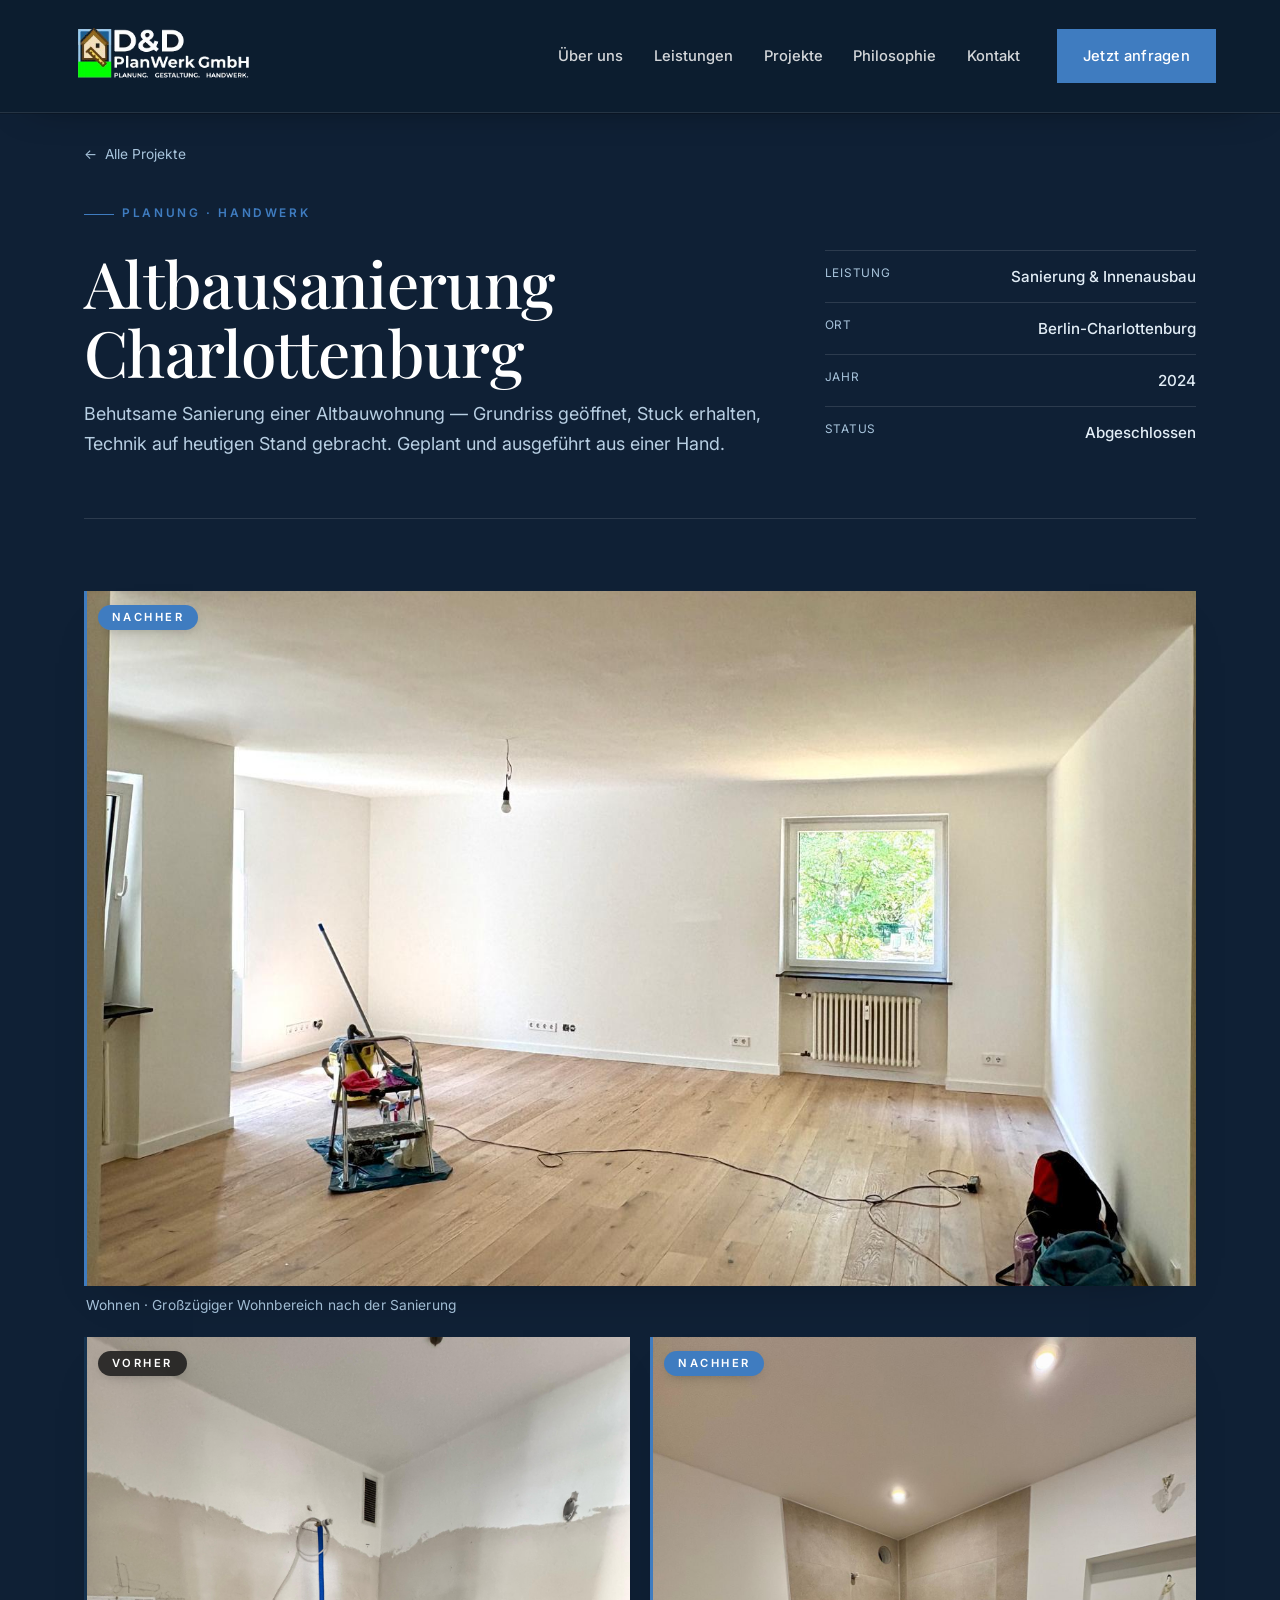
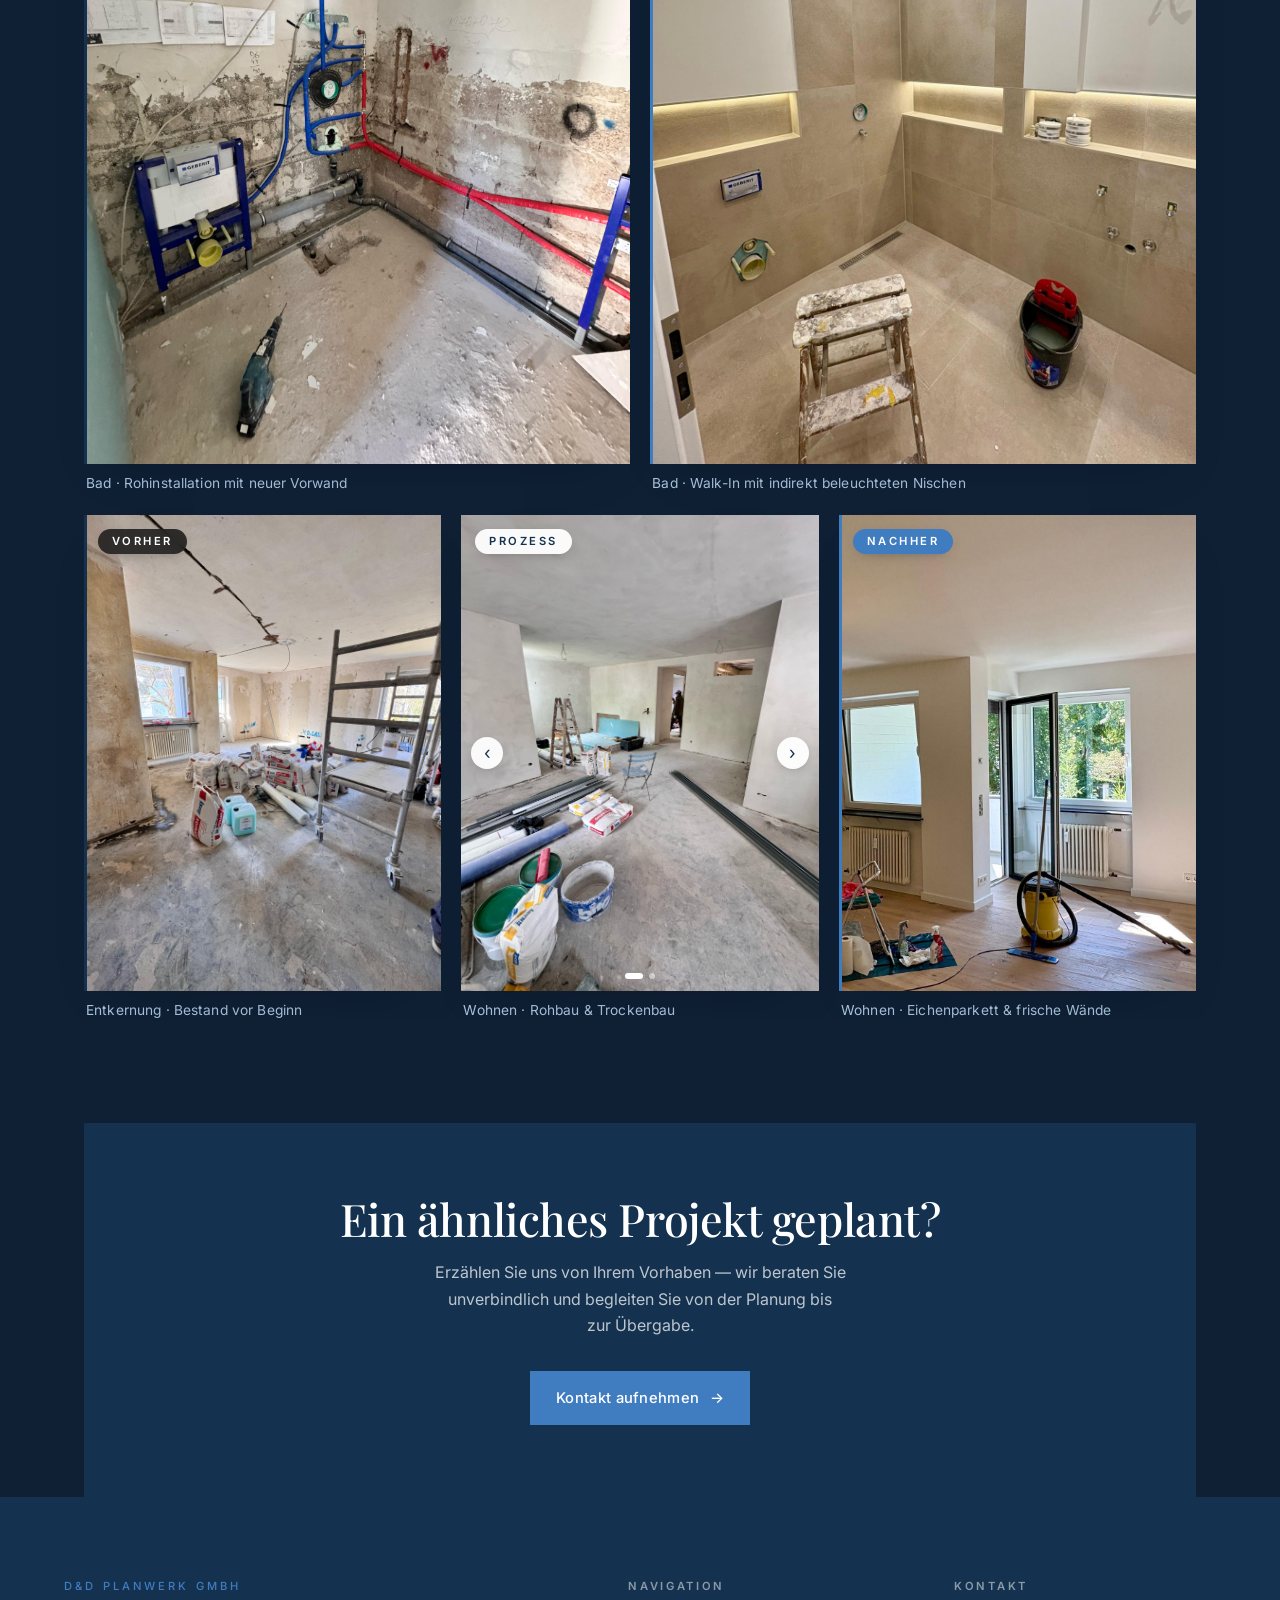
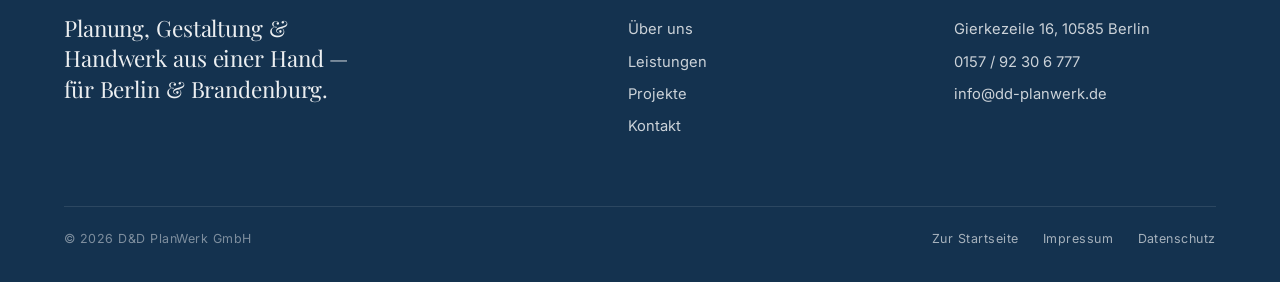
==== commit b4d581ec: "Add files via upload" ====
--- a/projekt.html
+++ b/projekt.html
@@ -35,7 +35,7 @@
 
 <!-- ============================== NAV ============================== -->
 <nav class="nav scrolled" id="nav">
-  <a href="index.html" class="nav__logo" aria-label="D&D PlanWerk Startseite"><img src="assets/dd-planwerk-logo.svg" alt="D&D PlanWerk"></a>
+  <a href="index.html" class="nav__logo" aria-label="D&D PlanWerk Startseite"><img src="assets/dd-planwerk-logo.png" alt="D&D PlanWerk"></a>
   <div class="nav__links" id="navlinks">
     <a class="lnk" href="index.html#ueber">Über uns</a>
     <a class="lnk" href="index.html#leistungen">Leistungen</a>
--- a/assets/styles.css
+++ b/assets/styles.css
@@ -1,36 +1,36 @@
 /* ============================================================
    DESIGN SYSTEM — D&D PlanWerk
-   Palette : Anthrazit #1a1a1a · warmes Papierweiß · Gold #c9a84c
+   Palette : Tiefblau #14324f · Weiß / Hellblau · Akzentblau #3f7cc0
    Type    : Playfair Display (Headlines) · Inter (Fließtext)
    ============================================================ */
 :root{
-  --ink:#1a1a1a;
-  --ink-2:#2b2b2b;
-  --ink-soft:#55514c;
-  --line:#e4dfd6;
-  --paper:#ffffff;
-  --paper-2:#f6f3ec;       /* warmes off-white */
-  --paper-3:#efe9dd;       /* placeholder ground */
-  --gold:#c9a84c;          /* Akzent (Tweak-bar) */
-  --gold-deep:#a8862f;
-  --gold-tint:rgba(201,168,76,.12);
+  --ink:#14324f;           /* tiefes, ruhiges Navy */
+  --ink-2:#1d4368;
+  --ink-soft:#a8c4dc;      /* weiches Blaugrau auf Dunkel */
+  --line:rgba(255,255,255,.12);
+  --paper:#0f2035;          /* dunkles Blau */
+  --paper-2:#152840;        /* etwas anderes Dunkelblau */
+  --paper-3:#1c3553;        /* placeholder ground */
+  --gold:#3f7cc0;          /* Akzent (Tweak-bar) */
+  --gold-deep:#2c5e9b;
+  --gold-tint:rgba(63,124,192,.12);
   --radius:0px;            /* Eckenstil (Tweak-bar) */
   --container:1240px;
   --gut:clamp(20px,5vw,64px);
-  --maxc:#1a1a1a;
+  --maxc:#14324f;
 }
 *{box-sizing:border-box;margin:0;padding:0}
 html{scroll-behavior:smooth}
 body{
   font-family:'Inter',system-ui,sans-serif;
-  color:var(--ink);
+  color:#e2edf6;
   background:var(--paper);
   line-height:1.65;
   -webkit-font-smoothing:antialiased;
   text-rendering:optimizeLegibility;
   overflow-x:hidden;
 }
-h1,h2,h3,h4{font-family:'Playfair Display',Georgia,serif;font-weight:500;line-height:1.08;letter-spacing:-.01em;color:var(--ink)}
+h1,h2,h3,h4{font-family:'Playfair Display',Georgia,serif;font-weight:500;line-height:1.08;letter-spacing:-.01em;color:#fff}
 p{text-wrap:pretty}
 a{color:inherit;text-decoration:none}
 img{display:block;max-width:100%}
@@ -40,11 +40,11 @@
 .wrap{max-width:var(--container);margin:0 auto;padding-inline:var(--gut)}
 .eyebrow{
   font-family:'Inter',sans-serif;font-weight:600;font-size:.74rem;
-  letter-spacing:.22em;text-transform:uppercase;color:var(--gold-deep);
+  letter-spacing:.22em;text-transform:uppercase;color:var(--gold);
   display:inline-flex;align-items:center;gap:.7em;margin-bottom:1.1rem;
 }
 .eyebrow::before{content:"";width:30px;height:1px;background:var(--gold)}
-.lead{font-size:clamp(1.05rem,1.4vw,1.18rem);color:var(--ink-soft);max-width:62ch}
+.lead{font-size:clamp(1.05rem,1.4vw,1.18rem);color:#b8cfe3;max-width:62ch}
 
 /* ---------- Buttons ---------- */
 .btn{
@@ -58,10 +58,10 @@
 .btn:hover{transform:translateY(-3px);box-shadow:0 14px 30px -14px rgba(0,0,0,.45)}
 .btn .arr{transition:transform .35s}
 .btn:hover .arr{transform:translateX(5px)}
-.btn--gold{--bg:var(--gold);--fg:#1a1a1a;--bd:var(--gold)}
+.btn--gold{--bg:var(--gold);--fg:#fff;--bd:var(--gold)}
 .btn--gold:hover{--bg:var(--gold-deep);--bd:var(--gold-deep);--fg:#fff}
-.btn--ghost{--bg:transparent;--fg:var(--ink);--bd:#cfc8bb}
-.btn--ghost:hover{--bg:var(--ink);--fg:#fff;--bd:var(--ink)}
+.btn--ghost{--bg:transparent;--fg:#fff;--bd:rgba(255,255,255,.35)}
+.btn--ghost:hover{--bg:#fff;--fg:var(--ink);--bd:#fff}
 .btn--ghost-light{--bg:transparent;--fg:#fff;--bd:rgba(255,255,255,.45)}
 .btn--ghost-light:hover{--bg:#fff;--fg:var(--ink);--bd:#fff}
 
@@ -86,52 +86,48 @@
 .nav{
   position:fixed;inset:0 0 auto 0;z-index:100;
   display:flex;align-items:center;justify-content:space-between;
-  padding:18px var(--gut);
-  background:rgba(255,255,255,.6);backdrop-filter:blur(10px);
-  border-bottom:1px solid transparent;
+  padding:6px var(--gut);
+  background:rgba(16,37,59,.72);backdrop-filter:blur(10px);
+  border-bottom:1px solid rgba(255,255,255,.08);
   transition:background .4s,box-shadow .4s,border-color .4s,padding .4s;
 }
-.nav.scrolled{background:rgba(255,255,255,.94);box-shadow:0 1px 0 rgba(0,0,0,.04),0 18px 40px -34px rgba(0,0,0,.5);border-color:var(--line);padding-block:13px}
-.nav__logo img{height:46px;width:auto;transition:height .4s}
-.nav.scrolled .nav__logo img{height:40px}
+.nav.scrolled{background:rgba(13,30,48,.95);box-shadow:0 1px 0 rgba(0,0,0,.2),0 18px 40px -34px rgba(0,0,0,.7);border-color:rgba(255,255,255,.1);padding-block:6px}
+.nav__logo img{height:130px;width:auto;transition:height .4s}
+.nav.scrolled .nav__logo img{height:100px}
 .nav__links{display:flex;align-items:center;gap:clamp(18px,2.4vw,38px);margin-left:auto}
 .nav__links a.lnk{
-  font-size:.92rem;font-weight:500;color:var(--ink-2);position:relative;padding:4px 0;
+  font-size:.92rem;font-weight:500;color:rgba(255,255,255,.82);position:relative;padding:4px 0;
 }
 .nav__links a.lnk::after{content:"";position:absolute;left:0;bottom:0;height:1.5px;width:0;background:var(--gold);transition:width .35s}
-.nav__links a.lnk:hover{color:var(--ink)}
+.nav__links a.lnk:hover{color:#fff}
 .nav__links a.lnk:hover::after{width:100%}
 .nav__cta{margin-left:6px}
 .nav__burger{display:none;flex-direction:column;gap:5px;background:none;border:0;cursor:pointer;padding:8px}
-.nav__burger span{width:24px;height:2px;background:var(--ink);transition:.35s}
+.nav__burger span{width:24px;height:2px;background:#fff;transition:.35s}
 .nav.open .nav__burger span:nth-child(1){transform:translateY(7px) rotate(45deg)}
 .nav.open .nav__burger span:nth-child(2){opacity:0}
 .nav.open .nav__burger span:nth-child(3){transform:translateY(-7px) rotate(-45deg)}
 
 /* ============================================================ HERO */
-.hero{position:relative;min-height:100svh;display:flex;align-items:center;isolation:isolate}
-.hero__bg{position:absolute;inset:0;z-index:-2}
-.hero__bg .ph{position:absolute;inset:0;border-radius:0;align-items:flex-end;justify-content:flex-end}
-.hero__scrim{position:absolute;inset:0;z-index:-1;transition:background .5s}
-/* dark hero (default) */
-body[data-hero="dark"] .hero__scrim{background:linear-gradient(105deg,rgba(15,15,15,.86) 0%,rgba(20,20,20,.62) 48%,rgba(20,20,20,.30) 100%)}
-body[data-hero="dark"] .hero__bg .ph{background:#1c1c1c;background-image:repeating-linear-gradient(135deg,rgba(255,255,255,.045) 0 2px,transparent 2px 14px)}
-body[data-hero="dark"] .hero, body[data-hero="dark"] .hero h1{color:#fff}
-body[data-hero="dark"] .hero .lead{color:rgba(255,255,255,.82)}
-body[data-hero="dark"] .hero .eyebrow{color:#e7cd86}
-body[data-hero="dark"] .hero .hero__cta-ghost{--bg:transparent;--fg:#fff;--bd:rgba(255,255,255,.5)}
-body[data-hero="dark"] .hero .hero__cta-ghost:hover{--bg:#fff;--fg:var(--ink);--bd:#fff}
-/* light hero */
-body[data-hero="light"] .hero__scrim{background:linear-gradient(105deg,rgba(246,243,236,.94) 0%,rgba(246,243,236,.74) 46%,rgba(246,243,236,.34) 100%)}
-body[data-hero="light"] .hero__bg .ph{background:var(--paper-3)}
-body[data-hero="light"] .hero h1{color:var(--ink)}
-body[data-hero="light"] .hero .lead{color:var(--ink-soft)}
+.hero{position:relative;min-height:100svh;display:flex;align-items:center;background:var(--ink);background-image:url('../assets/hero-bg.png');background-size:cover;background-position:center;}
+.hero::before{content:"";position:absolute;inset:0;background:linear-gradient(to right, rgba(15,32,53,.82) 45%, rgba(15,32,53,.45) 100%);z-index:0}
+.hero__inner{position:relative;z-index:1}
+.hero, .hero h1{color:#fff}
+.hero .lead{color:rgba(255,255,255,.82)}
+.hero .eyebrow{color:#a9cdee}
+.hero .hero__cta-ghost{--bg:transparent;--fg:#fff;--bd:rgba(255,255,255,.5)}
+.hero .hero__cta-ghost:hover{--bg:#fff;--fg:var(--ink);--bd:#fff}
 
 .hero__inner{max-width:var(--container);margin:0 auto;padding:140px var(--gut) 120px;width:100%}
 .hero h1{font-size:clamp(2.6rem,6.4vw,5.3rem);max-width:16ch;margin-bottom:1.4rem}
 .hero h1 .gold{color:var(--gold);font-style:italic;font-weight:600}
 .hero .lead{margin-bottom:2.4rem;font-size:clamp(1.1rem,1.6vw,1.32rem)}
 .hero__btns{display:flex;flex-wrap:wrap;gap:14px}
+
+@media(max-width:560px){
+  .hero__btns{flex-direction:column;align-items:stretch}
+  .hero__btns .btn{justify-content:center}
+}
 
 /* ============================================================ FACTS */
 .facts{background:var(--ink);color:#fff}
@@ -158,20 +154,20 @@
 /* LEISTUNGEN */
 .cards{display:grid;grid-template-columns:repeat(3,1fr);gap:clamp(18px,2vw,26px);margin-top:clamp(40px,5vw,64px)}
 .card{
-  background:var(--paper);border:1px solid var(--line);border-radius:var(--radius);
+  background:rgba(255,255,255,.05);border:1px solid rgba(255,255,255,.1);border-radius:var(--radius);
   padding:clamp(28px,3vw,40px);position:relative;overflow:hidden;
   transition:transform .4s cubic-bezier(.2,.8,.2,1),box-shadow .4s,border-color .4s;
 }
-.sec--paper .card{background:#fff}
+.sec--paper .card{background:rgba(255,255,255,.07)}
 .card::before{content:"";position:absolute;left:0;top:0;height:3px;width:0;background:var(--gold);transition:width .45s}
 .card:hover{transform:translateY(-8px);box-shadow:0 30px 60px -38px rgba(0,0,0,.4);border-color:transparent}
 .card:hover::before{width:100%}
 .card__ix{width:54px;height:54px;border:1px solid var(--gold);border-radius:var(--radius);display:grid;place-items:center;color:var(--gold-deep);margin-bottom:22px}
 .card__ix svg{width:26px;height:26px;stroke:currentColor;stroke-width:1.4;fill:none}
 .card h3{font-size:1.5rem;margin-bottom:.7rem}
-.card p{color:var(--ink-soft);font-size:.97rem}
+.card p{color:#b8cfe3;font-size:.97rem}
 .card ul{list-style:none;margin-top:1.2rem;display:flex;flex-direction:column;gap:.5rem}
-.card li{font-size:.9rem;color:var(--ink-2);display:flex;gap:.6em;align-items:baseline}
+.card li{font-size:.9rem;color:#d0e3f0;display:flex;gap:.6em;align-items:baseline}
 .card li::before{content:"";width:5px;height:5px;background:var(--gold);border-radius:50%;flex:none;transform:translateY(-2px)}
 
 /* PROJEKTE */
@@ -196,7 +192,7 @@
 
 /* PHILOSOPHIE */
 .phil{background:var(--ink);color:#fff}
-.phil .eyebrow{color:#e7cd86}
+.phil .eyebrow{color:#a9cdee}
 .phil h2{color:#fff}
 .phil .lead{color:rgba(255,255,255,.74)}
 .phil__grid{display:grid;grid-template-columns:repeat(3,1fr);gap:clamp(24px,3vw,48px);margin-top:clamp(46px,6vw,72px)}
@@ -208,16 +204,16 @@
 
 /* TESTIMONIALS */
 .quotes{display:grid;grid-template-columns:repeat(3,1fr);gap:clamp(18px,2vw,26px);margin-top:clamp(40px,5vw,64px)}
-.quote{background:var(--paper);border:1px solid var(--line);border-radius:var(--radius);padding:clamp(28px,3vw,38px);display:flex;flex-direction:column}
-.sec--paper .quote{background:#fff}
+.quote{background:rgba(255,255,255,.06);border:1px solid rgba(255,255,255,.1);border-radius:var(--radius);padding:clamp(28px,3vw,38px);display:flex;flex-direction:column}
+.sec--paper .quote{background:rgba(255,255,255,.08)}
 .quote__mark{font-family:'Playfair Display',serif;font-size:3.4rem;line-height:.6;color:var(--gold);height:30px}
-.quote p{font-size:1.05rem;color:var(--ink-2);margin:14px 0 24px;flex:1}
+.quote p{font-size:1.05rem;color:#d0e3f0;margin:14px 0 24px;flex:1}
 .quote__who{display:flex;align-items:center;gap:14px}
 .quote__av{
   width:50px;height:50px;border-radius:50%;flex:none;
-  background:linear-gradient(140deg,#f6f0e0 0%,#ece0c5 100%);
+  background:linear-gradient(140deg,rgba(63,124,192,.25) 0%,rgba(44,94,155,.35) 100%);
   border:1px solid var(--gold);
-  box-shadow:inset 0 0 0 3px #fff, 0 8px 20px -12px rgba(168,134,47,.55);
+  box-shadow:inset 0 0 0 3px rgba(255,255,255,.06), 0 8px 20px -12px rgba(44,94,155,.45);
   display:grid;place-items:center;
   position:relative;
 }
@@ -226,45 +222,46 @@
   font-family:'Playfair Display',Georgia,serif;
   font-weight:600;font-style:italic;
   font-size:1.02rem;letter-spacing:.01em;
-  color:var(--gold-deep);
+  color:var(--gold);
   line-height:1;
 }
-.quote__who b{display:block;font-size:.95rem}
-.quote__who span{font-size:.82rem;color:var(--ink-soft)}
+.quote__who b{display:block;font-size:.95rem;color:#fff}
+.quote__who span{font-size:.82rem;color:#a8c4dc}
 .stars{color:var(--gold);font-size:.85rem;letter-spacing:2px;margin-bottom:2px}
 
 /* KONTAKT */
 .contact{display:grid;grid-template-columns:.95fr 1.05fr;gap:clamp(36px,5vw,72px);align-items:start}
 .contact__info h2{font-size:clamp(2rem,4vw,3rem);margin-bottom:1.2rem}
 .cinfo{display:flex;flex-direction:column;gap:2px;margin-top:2rem}
-.cinfo a,.cinfo div{display:flex;gap:16px;align-items:flex-start;padding:16px 0;border-top:1px solid var(--line)}
+.cinfo a,.cinfo div{display:flex;gap:16px;align-items:flex-start;padding:16px 0;border-top:1px solid rgba(255,255,255,.12)}
 .cinfo .ic{width:22px;height:22px;color:var(--gold-deep);flex:none;margin-top:3px}
 .cinfo .ic svg{width:22px;height:22px;stroke:currentColor;stroke-width:1.5;fill:none}
-.cinfo small{display:block;font-size:.72rem;letter-spacing:.14em;text-transform:uppercase;color:var(--ink-soft);margin-bottom:2px}
+.cinfo small{display:block;font-size:.72rem;letter-spacing:.14em;text-transform:uppercase;color:#a8c4dc;margin-bottom:2px}
 .cinfo b{font-weight:500;font-size:1.02rem}
-.map{margin-top:28px;border-radius:var(--radius);overflow:hidden;border:1px solid var(--line);height:230px;box-shadow:0 4px 24px -8px rgba(0,0,0,.1)}
+.map{margin-top:28px;border-radius:var(--radius);overflow:hidden;border:1px solid rgba(255,255,255,.12);height:230px;box-shadow:0 4px 24px -8px rgba(0,0,0,.3)}
 .map iframe{width:100%;height:100%;border:0;display:block}
 
-.form{background:#fff;border:1px solid var(--line);border-radius:var(--radius);padding:clamp(28px,3.4vw,44px);box-shadow:0 8px 40px -12px rgba(0,0,0,.08)}
+.form{background:rgba(255,255,255,.06);border:1px solid rgba(255,255,255,.12);border-radius:var(--radius);padding:clamp(28px,3.4vw,44px);box-shadow:0 8px 40px -12px rgba(0,0,0,.3)}
 .form__head{margin-bottom:24px}
-.form__head h3{font-family:'Playfair Display',Georgia,serif;font-size:1.4rem;font-weight:500;margin:0 0 6px}
-.form__head p{font-size:.88rem;color:var(--ink-soft);margin:0}
-.sec--paper .form{background:#fff}
+.form__head h3{font-family:'Playfair Display',Georgia,serif;font-size:1.4rem;font-weight:500;margin:0 0 6px;color:#fff}
+.form__head p{font-size:.88rem;color:#a8c4dc;margin:0}
+.sec--paper .form{background:rgba(255,255,255,.08)}
 .field{margin-bottom:22px}
-.field label{display:block;font-size:.82rem;font-weight:500;letter-spacing:.04em;margin-bottom:8px;color:var(--ink-2)}
+.field label{display:block;font-size:.82rem;font-weight:500;letter-spacing:.04em;margin-bottom:8px;color:#c8ddef}
 .field input,.field textarea{
-  width:100%;font-family:inherit;font-size:1rem;color:var(--ink);
-  padding:14px 16px;background:var(--paper-2);border:1px solid var(--line);border-radius:var(--radius);
+  width:100%;font-family:inherit;font-size:1rem;color:#e8f3fa;
+  padding:14px 16px;background:rgba(255,255,255,.08);border:1px solid rgba(255,255,255,.15);border-radius:var(--radius);
   transition:border-color .25s,background .25s,box-shadow .25s;
 }
-.sec--paper .field input,.sec--paper .field textarea{background:#faf8f3}
+.field input::placeholder,.field textarea::placeholder{color:rgba(255,255,255,.3)}
+.sec--paper .field input,.sec--paper .field textarea{background:rgba(255,255,255,.1)}
 .field textarea{resize:vertical;min-height:128px}
-.field input:focus,.field textarea:focus{outline:none;border-color:var(--gold);background:#fff;box-shadow:0 0 0 3px var(--gold-tint)}
+.field input:focus,.field textarea:focus{outline:none;border-color:var(--gold);background:rgba(63,124,192,.15);box-shadow:0 0 0 3px var(--gold-tint)}
 .field.invalid input,.field.invalid textarea{border-color:#c0584a;background:#fdf3f1}
 .field .err{display:none;color:#c0584a;font-size:.8rem;margin-top:6px}
 .field.invalid .err{display:block}
-.form__note{font-size:.8rem;color:var(--ink-soft);margin-top:4px}
-.form__ok{display:none;align-items:center;gap:12px;padding:16px 18px;background:var(--gold-tint);border:1px solid var(--gold);border-radius:var(--radius);color:var(--ink);font-size:.95rem;margin-bottom:20px}
+.form__note{font-size:.8rem;color:#7a9ab5;margin-top:4px}
+.form__ok{display:none;align-items:center;gap:12px;padding:16px 18px;background:var(--gold-tint);border:1px solid var(--gold);border-radius:var(--radius);color:#fff;font-size:.95rem;margin-bottom:20px}
 .form__ok.show{display:flex;animation:pop .5s}
 @keyframes pop{from{opacity:0;transform:translateY(-8px)}to{opacity:1;transform:none}}
 
@@ -324,21 +321,21 @@
 /* ============================================================ LEGAL OVERLAY */
 .legal{position:fixed;inset:0;z-index:200;display:none;align-items:flex-start;justify-content:center;padding:max(4vh,28px) var(--gut);overflow-y:auto;background:rgba(20,20,20,.5);backdrop-filter:blur(4px)}
 .legal.show{display:flex;animation:pop .35s}
-.legal__panel{background:var(--paper);max-width:760px;width:100%;border-radius:var(--radius);box-shadow:0 40px 100px -30px rgba(0,0,0,.6);padding:clamp(28px,5vw,56px);position:relative}
-.legal__close{position:sticky;top:0;float:right;margin:-8px -8px 0 0;width:42px;height:42px;border:1px solid var(--line);background:var(--paper);border-radius:var(--radius);font-size:1.3rem;line-height:1;cursor:pointer;color:var(--ink-2);transition:.25s;z-index:2}
+.legal__panel{background:#0f2035;max-width:760px;width:100%;border-radius:var(--radius);box-shadow:0 40px 100px -30px rgba(0,0,0,.6);padding:clamp(28px,5vw,56px);position:relative;border:1px solid rgba(255,255,255,.1)}
+.legal__close{position:sticky;top:0;float:right;margin:-8px -8px 0 0;width:42px;height:42px;border:1px solid rgba(255,255,255,.15);background:#152840;border-radius:var(--radius);font-size:1.3rem;line-height:1;cursor:pointer;color:#a8c4dc;transition:.25s;z-index:2}
 .legal__close:hover{background:var(--ink);color:#fff;border-color:var(--ink)}
 .legal__doc h2{font-size:clamp(1.7rem,3.6vw,2.5rem);margin-bottom:.4rem}
 .legal__doc .eyebrow{margin-bottom:.8rem}
-.legal__doc h3{font-family:'Inter',sans-serif;font-weight:600;font-size:1.02rem;letter-spacing:.01em;margin:1.9rem 0 .5rem;color:var(--ink)}
-.legal__doc p{color:var(--ink-soft);font-size:.96rem;margin-bottom:.6rem}
+.legal__doc h3{font-family:'Inter',sans-serif;font-weight:600;font-size:1.02rem;letter-spacing:.01em;margin:1.9rem 0 .5rem;color:#fff}
+.legal__doc p{color:#b8cfe3;font-size:.96rem;margin-bottom:.6rem}
 .legal__doc a{color:var(--gold-deep);text-decoration:underline;text-underline-offset:2px}
 .legal__doc ul{list-style:none;margin:.3rem 0 .8rem;padding:0;display:flex;flex-direction:column;gap:.35rem}
-.legal__doc li{color:var(--ink-soft);font-size:.94rem;padding-left:1.1em;position:relative}
+.legal__doc li{color:#b8cfe3;font-size:.94rem;padding-left:1.1em;position:relative}
 .legal__doc li::before{content:"·";position:absolute;left:0;color:var(--gold-deep);font-weight:700}
-.legal__doc .kv{color:var(--ink-2);font-size:.96rem;margin-bottom:.15rem}
-.legal__doc .kv b{font-weight:600;color:var(--ink)}
+.legal__doc .kv{color:#d0e3f0;font-size:.96rem;margin-bottom:.15rem}
+.legal__doc .kv b{font-weight:600;color:#fff}
 .legal__doc hr{border:0;border-top:1px solid var(--line);margin:2.2rem 0 0}
-.legal__doc .intro{font-size:1.02rem;color:var(--ink-2)}
+.legal__doc .intro{font-size:1.02rem;color:#d0e3f0}
 
 /* ============================================================ TWEAKS PANEL */
 #tweaks{position:fixed;right:18px;bottom:18px;z-index:1000;width:280px;background:#fff;border:1px solid var(--line);border-radius:10px;box-shadow:0 24px 60px -20px rgba(0,0,0,.4);padding:18px 18px 20px;display:none;font-family:'Inter',sans-serif}
@@ -348,7 +345,7 @@
 .tw-row{margin-bottom:16px}
 .tw-row>span{display:block;font-size:.72rem;letter-spacing:.05em;color:var(--ink-soft);margin-bottom:7px}
 .seg{display:flex;border:1px solid var(--line);border-radius:7px;overflow:hidden}
-.seg button{flex:1;background:#f6f3ec;border:0;padding:9px 6px;font-family:inherit;font-size:.82rem;color:var(--ink-2);cursor:pointer;transition:.2s}
+.seg button{flex:1;background:#eef5fb;border:0;padding:9px 6px;font-family:inherit;font-size:.82rem;color:var(--ink-2);cursor:pointer;transition:.2s}
 .seg button+button{border-left:1px solid var(--line)}
 .seg button.on{background:var(--ink);color:#fff}
 
@@ -357,7 +354,7 @@
   .nav__links{
     /* Vollflächiges Overlay — zuverlässig auf allen mobilen Browsern */
     position:fixed;inset:0;width:100%;min-height:100svh;
-    background:#fff;
+    background:#0d1e30;
     flex-direction:column;justify-content:flex-start;align-items:stretch;gap:0;
     padding:100px 40px 48px;
     transform:translateX(100%);
@@ -365,7 +362,7 @@
     overflow-y:auto;z-index:120;
   }
   .nav.open .nav__links{transform:none}
-  .nav__links a.lnk{font-size:1.25rem;font-weight:500;padding:18px 0;border-bottom:1px solid var(--line)}
+  .nav__links a.lnk{font-size:1.25rem;font-weight:500;padding:18px 0;border-bottom:1px solid rgba(255,255,255,.12)}
   .nav__links a.lnk::after{display:none}
   .nav__cta{margin:28px 0 0;justify-content:center;padding:1.1em;font-size:1rem}
   .nav__burger{display:flex;z-index:130;width:44px;height:44px;align-items:center;justify-content:center}
@@ -398,7 +395,7 @@
 .fab{
   position:fixed;right:20px;bottom:20px;z-index:90;
   display:inline-flex;align-items:center;gap:.5em;
-  padding:14px 20px;border-radius:999px;background:var(--gold);color:#1a1a1a;
+  padding:14px 20px;border-radius:999px;background:var(--gold);color:#fff;
   font-family:'Inter',sans-serif;font-weight:600;font-size:.9rem;border:0;cursor:pointer;
   box-shadow:0 16px 36px -12px rgba(0,0,0,.5);
   transform:translateY(0);transition:transform .35s cubic-bezier(.2,.8,.2,1),background .3s,color .3s;
@@ -453,7 +450,7 @@
   box-shadow:0 4px 14px -6px rgba(0,0,0,.35);
 }
 .gitem.is-vorher  .gitem__badge{background:rgba(26,26,26,.86);color:#fff}
-.gitem.is-nachher .gitem__badge{background:var(--gold);color:#1a1a1a}
+.gitem.is-nachher .gitem__badge{background:var(--gold);color:#fff}
 .gitem.is-prozess .gitem__badge{background:rgba(255,255,255,.94);color:var(--ink)}
 /* highlight pair: nachher gets a thin gold rule on the left */
 .gitem.is-nachher .gitem__pic{box-shadow:inset 3px 0 0 var(--gold), 0 22px 50px -32px rgba(0,0,0,.35)}
@@ -523,7 +520,7 @@
   background:rgba(255,255,255,.94);color:var(--ink);
 }
 .lb__badge.is-vorher{background:rgba(26,26,26,.86);color:#fff}
-.lb__badge.is-nachher{background:var(--gold);color:#1a1a1a}
+.lb__badge.is-nachher{background:var(--gold);color:#fff}
 .lb__cap{
   display:flex;align-items:center;gap:18px;flex-wrap:wrap;justify-content:center;
   font-family:'Inter',sans-serif;font-size:.95rem;color:rgba(255,255,255,.86);
@@ -543,7 +540,7 @@
   transition:background .2s,border-color .2s,transform .2s;
   font-family:'Inter',sans-serif;font-weight:300;
 }
-.lb__close:hover,.lb__nav:hover{background:var(--gold);color:#1a1a1a;border-color:var(--gold)}
+.lb__close:hover,.lb__nav:hover{background:var(--gold);color:#fff;border-color:var(--gold)}
 .lb__close{top:24px;right:24px;font-size:1.8rem}
 .lb__nav{top:50%;transform:translateY(-50%);width:56px;height:56px;font-size:2rem}
 .lb__nav--prev{left:24px}
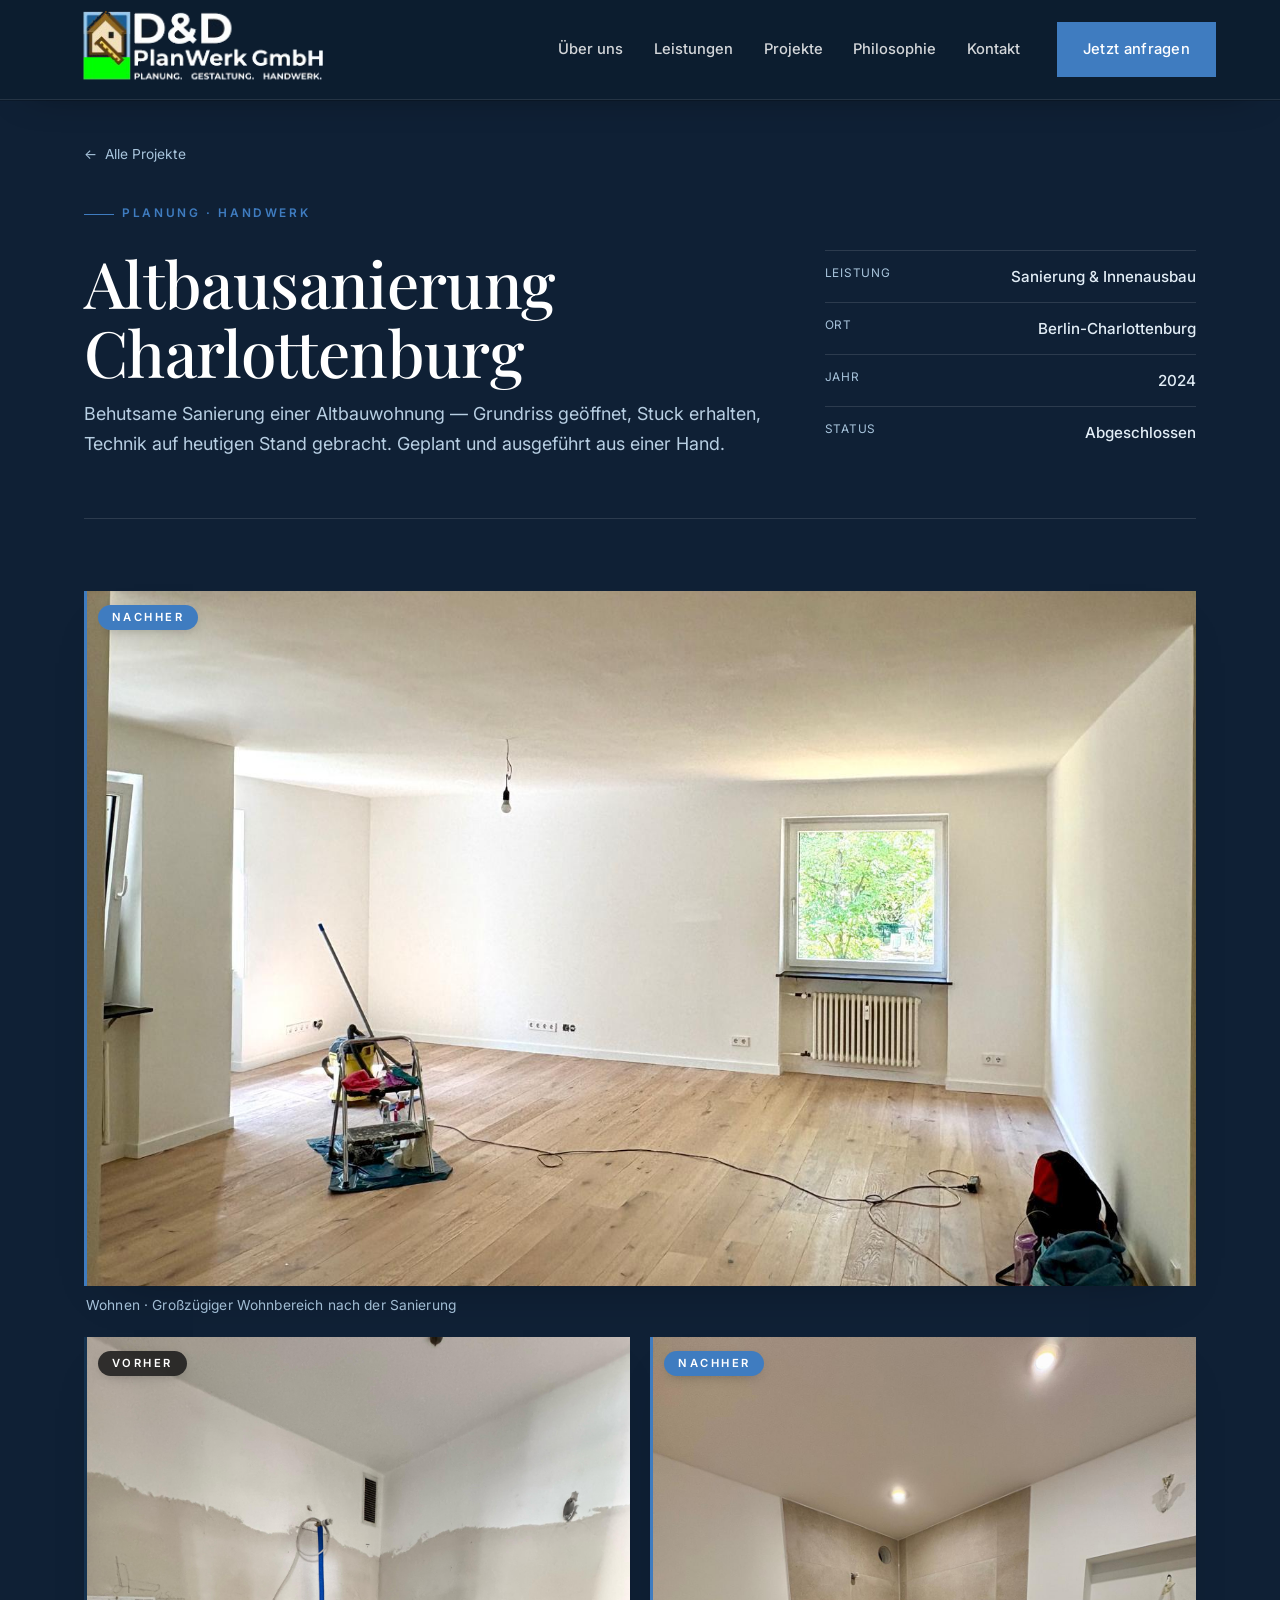
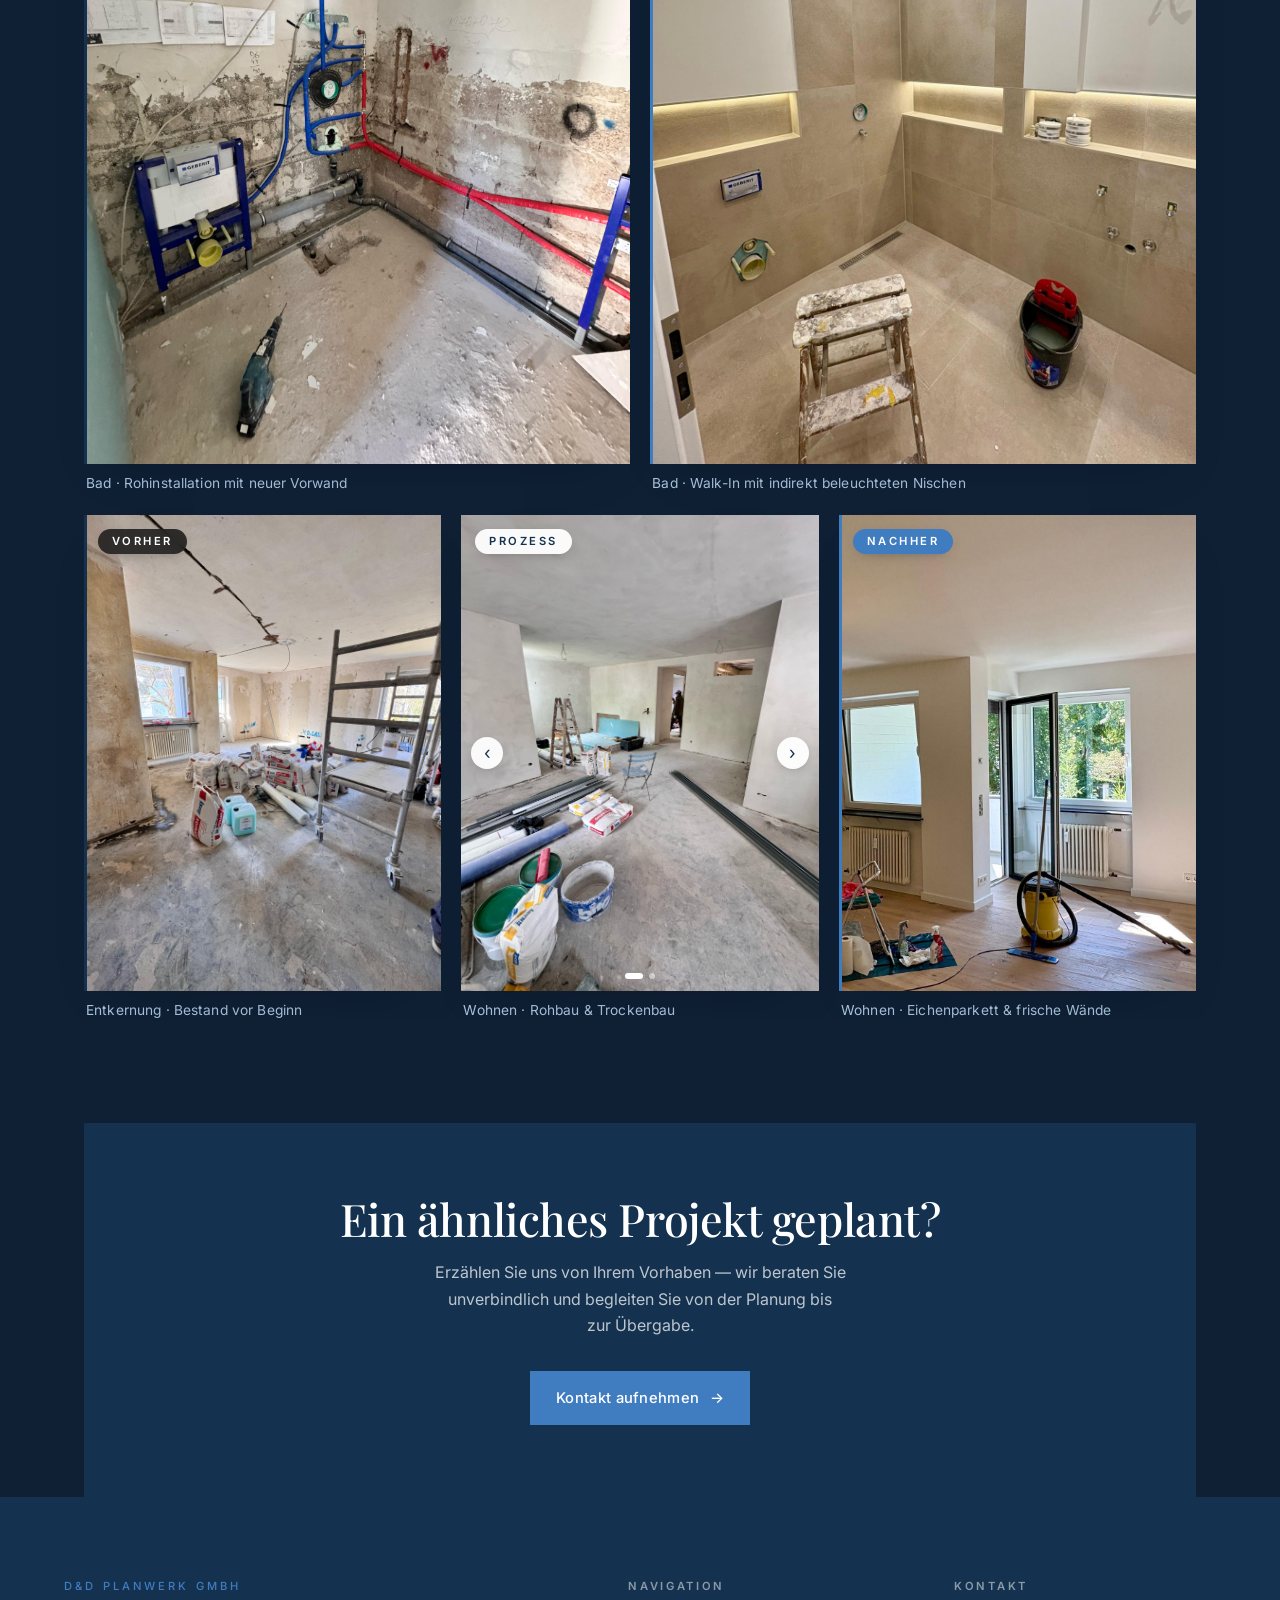
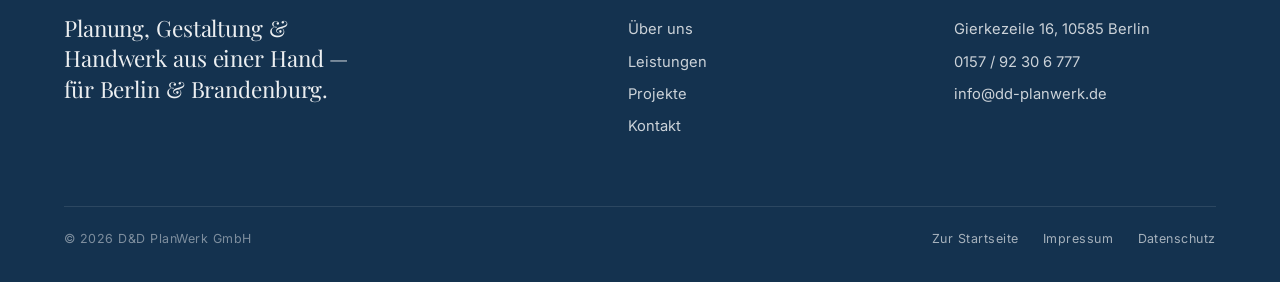
==== commit b420fb1e: "Add files via upload" ====
--- a/projekt.html
+++ b/projekt.html
@@ -4,29 +4,19 @@
 <meta charset="UTF-8">
 <meta name="viewport" content="width=device-width, initial-scale=1.0">
 <title>Projekt — D&D PlanWerk GmbH</title>
-<meta name="description" content="Projektreferenz der D&D PlanWerk GmbH — Planung, Gestaltung & Handwerk aus einer Hand.">
+<meta name="description" content="Projektreferenz der D&D PlanWerk GmbH — Planung, Gestaltung &amp; Handwerk aus einer Hand.">
 <link rel="preconnect" href="https://fonts.googleapis.com">
 <link rel="preconnect" href="https://fonts.gstatic.com" crossorigin>
 <link href="https://fonts.googleapis.com/css2?family=Playfair+Display:ital,wght@0,400;0,500;0,600;0,700;1,400&family=Inter:wght@300;400;500;600&display=swap" rel="stylesheet">
 <link rel="stylesheet" href="assets/styles.css">
 <style>
-/* ============================================================
-   P02 MOBILE: zwei einzelne Vorher-Bilder → ein kombiniertes
-   Karussell (nur auf Mobilgeräten, Desktop bleibt unangetastet)
-   ============================================================ */
-.p02-mobile-car{display:none} /* auf Desktop versteckt */
+.p02-mobile-car{display:none}
 @media(max-width:760px){
-  /* Karussell einblenden und auf halbe Breite setzen */
   .p02-mobile-car{display:flex;grid-column:span 3}
-  /* Die zwei Einzel-Vorher-Bilder auf Mobil ausblenden */
   .p02-vorher-single{display:none !important}
-  /* Nachher-Bild auf Mobil ebenfalls auf halbe Breite */
   .gitem.p02-nachher{grid-column:span 3 !important}
-  /* Größere Bilder: höheres Seitenverhältnis */
   .p02-mobile-car .gitem__pic{aspect-ratio:4/5 !important}
   .gitem.p02-nachher .gitem__pic{aspect-ratio:4/5 !important}
-
-  /* P01: dritte Reihe — größere Bilder auf Mobil */
   .p01-row3 .gitem__pic{aspect-ratio:3/5 !important}
 }
 </style>
@@ -85,7 +75,7 @@
   </div>
 </main>
 
-<!-- ============================== LIGHTBOX (mobile tap) ============================== -->
+<!-- ============================== LIGHTBOX ============================== -->
 <div class="lb" id="lb" role="dialog" aria-modal="true" aria-label="Bildansicht">
   <figure class="lb__stage">
     <img class="lb__img" id="lb-img" alt="">
@@ -100,7 +90,7 @@
   <div class="foot__top">
     <div>
       <span class="foot__eyebrow">D&amp;D PlanWerk GmbH</span>
-      <p class="foot__tag">Planung, Gestaltung & Handwerk aus einer Hand — für Berlin & Brandenburg.</p>
+      <p class="foot__tag">Planung, Gestaltung &amp; Handwerk aus einer Hand — für Berlin &amp; Brandenburg.</p>
     </div>
     <div class="foot__cols">
       <div class="foot__col">
@@ -122,14 +112,11 @@
 </footer>
 
 <script>
-/* ---------- Scroll behavior on load / reload ---------- */
 if('scrollRestoration' in history){ history.scrollRestoration = 'manual'; }
 (function(){
   const nav = performance.getEntriesByType && performance.getEntriesByType('navigation')[0];
   const isReload = nav ? nav.type === 'reload' : (performance.navigation && performance.navigation.type === 1);
-  if(isReload && location.hash){
-    history.replaceState(null, '', location.pathname + location.search);
-  }
+  if(isReload && location.hash){ history.replaceState(null, '', location.pathname + location.search); }
   window.addEventListener('load', ()=>{ if(isReload || !location.hash) window.scrollTo(0,0); });
 })();
 
@@ -142,14 +129,9 @@
     year:"2024",
     intro:"Behutsame Sanierung einer Altbauwohnung — Grundriss geöffnet, Stuck erhalten, Technik auf heutigen Stand gebracht. Geplant und ausgeführt aus einer Hand.",
     images:[
-      // 1) Hero — Wohnzimmer fertig (landscape)
       {src:"assets/projekte/01/01-wohnzimmer-nachher.jpeg", ratio:"16/10", size:"full",  phase:"nachher", cap:"Wohnen · Großzügiger Wohnbereich nach der Sanierung"},
-
-      // 2) Bad — Vorher/Nachher nebeneinander (beide hochkant)
       {src:"assets/projekte/01/06-bad-rohinstallation.jpeg", ratio:"3/4", size:"half", phase:"vorher",  cap:"Bad · Rohinstallation mit neuer Vorwand"},
       {src:"assets/projekte/01/04-bad-nachher.jpeg",         ratio:"3/4", size:"half", phase:"nachher", cap:"Bad · Walk-In mit indirekt beleuchteten Nischen"},
-
-      // 3) Dritte Reihe: Vorher | Prozess-Carousel | Nachher (gleiche Größe)
       {src:"assets/projekte/01/08-entkernung.jpeg",          ratio:"3/4", size:"third", phase:"vorher",  cap:"Entkernung · Bestand vor Beginn"},
       {
         ratio:"3/4", size:"third",
@@ -161,12 +143,17 @@
       {src:"assets/projekte/01/09-wohnen-nachher.jpeg",     ratio:"3/4", size:"third", phase:"nachher", cap:"Wohnen · Eichenparkett & frische Wände"}
     ]
   },
-  "02":{title:"Loft-Umbau Prenzlauer Berg", cat:"Gestaltung · Innenausbau", scope:"Innenarchitektur & Ausbau", loc:"Berlin-Prenzlauer Berg", year:"2023", intro:"Aus einer ehemaligen Gewerbeeinheit wird ein offenes Loft mit klarer Materialsprache, indirekter Lichtführung und maßgefertigten Einbauten.",
+  "02":{
+    title:"Loft-Umbau Prenzlauer Berg",
+    cat:"Gestaltung · Innenausbau",
+    scope:"Innenarchitektur & Ausbau",
+    loc:"Berlin-Prenzlauer Berg",
+    year:"2023",
+    intro:"Aus einer ehemaligen Gewerbeeinheit wird ein offenes Loft mit klarer Materialsprache, indirekter Lichtführung und maßgefertigten Einbauten.",
     images:[
       {src:"assets/projekte/02/01-dachboden-vorher.jpeg", ratio:"3/4", size:"third", phase:"vorher",  cap:"Dachboden · Rohzustand mit Isover-Dämmung"},
       {src:"assets/projekte/02/02-raum-vorher.jpeg",      ratio:"3/4", size:"third", phase:"vorher",  cap:"Raum · Bestand vor Entkernung"},
       {src:"assets/projekte/02/03-loft-prozess.jpeg",     ratio:"3/4", size:"third", phase:"nachher", cap:"Loft · Glasdach-Halle nach dem Umbau"},
-
       {
         ratio:"3/4", size:"half",
         carousel:[
@@ -184,12 +171,20 @@
       }
     ]
   },
-  "03":{title:"Praxis Mitte", cat:"Trockenbau · Licht", scope:"Ausbau & Lichtplanung", loc:"Berlin-Mitte", year:"2024", intro:"Funktionaler Praxisausbau mit ruhiger Atmosphäre — durchdachte Raumaufteilung, schallschützender Trockenbau und blendfreie Beleuchtung.",
+  "03":{
+    title:"Praxis Mitte",
+    cat:"Trockenbau · Licht",
+    scope:"Ausbau & Lichtplanung",
+    loc:"Berlin-Mitte",
+    year:"2024",
+    intro:"Funktionaler Praxisausbau mit ruhiger Atmosphäre — durchdachte Raumaufteilung, schallschützender Trockenbau und blendfreie Beleuchtung.",
     images:[
       {src:"assets/projekte/03/00-altbau-vorher.jpeg",     ratio:"3/4", size:"half", phase:"vorher",  cap:"Altbau · Entkernung mit Bauschutt und freigelegtem Mauerwerk"},
       {src:"assets/projekte/03/01-altbau-prozess-a.jpeg",  ratio:"3/4", size:"half", phase:"nachher", cap:"Altbau · Verputzter Raum mit Stuckdecke und Flügeltür"},
       {src:"assets/projekte/03/03-flur-vorher.jpeg",       ratio:"3/4", size:"half", phase:"vorher",  cap:"Flur · Rohzustand mit alten Dielen und abgeblättertem Putz"},
-      {src:"assets/projekte/03/04-flur-nachher.jpeg",      ratio:"3/4", size:"half", phase:"nachher", cap:"Flur · Frisch verputzt mit Eichenparkett und Einbauleuchten"}
+      {src:"assets/projekte/03/04-flur-nachher.jpeg",      ratio:"3/4", size:"half", phase:"nachher", cap:"Flur · Frisch verputzt mit Eichenparkett und Einbauleuchten"},
+      {src:"assets/projekte/03/05-raum-nachher.jpg",       ratio:"3/4", size:"half", phase:"nachher", cap:"Raum · Fertiggestellt mit neuem Dielenboden"},
+      {src:"assets/projekte/03/06-wohnen-nachher.jpg",     ratio:"3/4", size:"half", phase:"nachher", cap:"Wohnen · Heller Wohnbereich mit Eichenparkett und neuen Fenstern"}
     ]
   },
   "04":{title:"Wohnhaus Brandenburg", cat:"Neubau · Planung", scope:"Neubau & Projektsteuerung", loc:"Brandenburg", year:"2023", intro:"Energieeffizienter Neubau eines Einfamilienhauses — von der Entwurfs- und Genehmigungsplanung bis zur Koordination aller Gewerke."},
@@ -208,83 +203,55 @@
 document.getElementById('pd-loc').textContent = p.loc;
 document.getElementById('pd-year').textContent = p.year;
 
-/* ---------- Gallery: render real images if available, otherwise keep placeholders ---------- */
 const gallery = document.getElementById('gallery');
 if(p.images && p.images.length){
   gallery.innerHTML = '';
   const PHASE_LABEL = {vorher:'Vorher', nachher:'Nachher', prozess:'Prozess'};
-
-  /* Flatten carousel groups for preloading */
   const flat = [];
   p.images.forEach(item=>{
-    if(item.carousel){
-      item.carousel.forEach(sub => flat.push({...sub, ratio:item.ratio}));
-    } else {
-      flat.push(item);
-    }
+    if(item.carousel){ item.carousel.forEach(sub => flat.push({...sub, ratio:item.ratio})); }
+    else { flat.push(item); }
   });
-
-  /* Preload all images */
   flat.forEach(img=>{ const i = new Image(); i.src = img.src; });
 
   p.images.forEach(item=>{
     if(item.carousel){
-      /* ----- Carousel slot ----- */
       const el = document.createElement('figure');
       el.className = 'gitem gitem--car g-' + (item.size || 'third');
-
       const stage = document.createElement('div');
       stage.className = 'gitem__pic';
       if(item.ratio) stage.style.aspectRatio = item.ratio.replace('/', ' / ');
-
       const badge = document.createElement('span');
       badge.className = 'gitem__badge';
-
       const prev = document.createElement('button');
       prev.type='button'; prev.className='car__nav car__nav--prev'; prev.setAttribute('aria-label','Vorheriges Bild'); prev.textContent='‹';
       const next = document.createElement('button');
       next.type='button'; next.className='car__nav car__nav--next'; next.setAttribute('aria-label','Nächstes Bild'); next.textContent='›';
-
       const dots = document.createElement('div');
       dots.className = 'car__dots';
       item.carousel.forEach((_,di)=>{
         const d = document.createElement('span'); d.className='car__dot'; if(di===0) d.classList.add('is-on'); dots.appendChild(d);
       });
-
       const cap = document.createElement('figcaption');
       cap.className = 'gitem__cap';
-
-      stage.appendChild(badge);
-      stage.appendChild(prev);
-      stage.appendChild(next);
-      stage.appendChild(dots);
-      el.appendChild(stage);
-      el.appendChild(cap);
-
+      stage.appendChild(badge); stage.appendChild(prev); stage.appendChild(next); stage.appendChild(dots);
+      el.appendChild(stage); el.appendChild(cap);
       let ci = 0;
-      /* Create two layered image divs for crossfade */
       const imgA = document.createElement('div');
       const imgB = document.createElement('div');
       const layerStyle = 'position:absolute;inset:0;background-size:cover;background-position:center;transition:opacity .35s ease;';
       imgA.style.cssText = layerStyle + 'opacity:1;z-index:1;';
       imgB.style.cssText = layerStyle + 'opacity:0;z-index:2;';
-      stage.appendChild(imgA);
-      stage.appendChild(imgB);
-      let activeLayer = 'A'; // which layer is currently visible
-
+      stage.appendChild(imgA); stage.appendChild(imgB);
+      let activeLayer = 'A';
       function render(){
         const sub = item.carousel[ci];
-        /* Crossfade: load new image on hidden layer, then swap opacity */
         if(activeLayer === 'A'){
           imgB.style.backgroundImage = "url('" + sub.src + "')";
-          imgB.style.opacity = '1';
-          imgA.style.opacity = '0';
-          activeLayer = 'B';
+          imgB.style.opacity = '1'; imgA.style.opacity = '0'; activeLayer = 'B';
         } else {
           imgA.style.backgroundImage = "url('" + sub.src + "')";
-          imgA.style.opacity = '1';
-          imgB.style.opacity = '0';
-          activeLayer = 'A';
+          imgA.style.opacity = '1'; imgB.style.opacity = '0'; activeLayer = 'A';
         }
         if(sub.phase && PHASE_LABEL[sub.phase]){
           badge.textContent = PHASE_LABEL[sub.phase];
@@ -295,7 +262,6 @@
         cap.textContent = sub.cap || '';
         dots.querySelectorAll('.car__dot').forEach((d,di)=> d.classList.toggle('is-on', di===ci));
       }
-      /* Set initial image directly (no crossfade for first render) */
       imgA.style.backgroundImage = "url('" + item.carousel[0].src + "')";
       {
         const sub = item.carousel[0];
@@ -306,7 +272,6 @@
           el.className = 'gitem gitem--car g-' + (item.size || 'third') + ' is-' + sub.phase;
         }
         cap.textContent = sub.cap || '';
-        dots.querySelectorAll('.car__dot').forEach((d,di)=> d.classList.toggle('is-on', di===0));
       }
       function step(d, ev){
         if(ev){ ev.stopPropagation(); }
@@ -318,8 +283,6 @@
       gallery.appendChild(el);
       return;
     }
-
-    /* ----- Single image slot ----- */
     const el = document.createElement('figure');
     el.className = 'gitem g-' + (item.size || 'third') + (item.phase ? ' is-' + item.phase : '');
     const pic = document.createElement('div');
@@ -343,71 +306,50 @@
     gallery.appendChild(el);
   });
 
-  /* ---- P01: dritte Reihe auf Mobil größer ---- */
   if(id === '01'){
     const gitems01 = Array.from(gallery.querySelectorAll('.gitem'));
-    // Index 0 = full, 1+2 = half, 3+4+5 = third (dritte Reihe)
-    [3,4,5].forEach(function(i){
-      if(gitems01[i]) gitems01[i].classList.add('p01-row3');
-    });
+    [3,4,5].forEach(function(i){ if(gitems01[i]) gitems01[i].classList.add('p01-row3'); });
   }
 
-  /* ---- P02: Mobil-Karussell für die zwei Vorher-Bilder ---- */
   if(id === '02'){
     const gitems = Array.from(gallery.querySelectorAll('.gitem'));
-    /* Einzel-Vorher-Items markieren (werden auf Mobil versteckt) */
     gitems[0].classList.add('p02-vorher-single');
     gitems[1].classList.add('p02-vorher-single');
-    /* Nachher-Item markieren (wird auf Mobil auf span 3 erweitert) */
     gitems[2].classList.add('p02-nachher');
-
     const vorherData = [
       {src:p.images[0].src, cap:p.images[0].cap},
       {src:p.images[1].src, cap:p.images[1].cap}
     ];
-
-    /* Karussell-Container */
     const mc = document.createElement('figure');
     mc.className = 'gitem gitem--car p02-mobile-car is-vorher';
-
     const mStage = document.createElement('div');
     mStage.className = 'gitem__pic';
     mStage.style.aspectRatio = '4 / 5';
-
     const mBadge = document.createElement('span');
     mBadge.className = 'gitem__badge is-vorher';
     mBadge.textContent = 'Vorher';
-
     const mPrev = document.createElement('button');
     mPrev.type='button'; mPrev.className='car__nav car__nav--prev';
     mPrev.setAttribute('aria-label','Vorheriges Bild'); mPrev.textContent='‹';
     const mNext = document.createElement('button');
     mNext.type='button'; mNext.className='car__nav car__nav--next';
     mNext.setAttribute('aria-label','Nächstes Bild'); mNext.textContent='›';
-
     const mDots = document.createElement('div'); mDots.className='car__dots';
     vorherData.forEach((_,di)=>{
-      const d=document.createElement('span');
-      d.className='car__dot';
-      if(di===0) d.classList.add('is-on');
-      mDots.appendChild(d);
+      const d=document.createElement('span'); d.className='car__dot';
+      if(di===0) d.classList.add('is-on'); mDots.appendChild(d);
     });
-
     const mCap = document.createElement('figcaption');
     mCap.className='gitem__cap';
     mCap.textContent = vorherData[0].cap;
-
-    /* Zwei Ebenen für Crossfade */
     const mImgA = document.createElement('div');
     const mImgB = document.createElement('div');
     const ls='position:absolute;inset:0;background-size:cover;background-position:center;transition:opacity .35s ease;';
     mImgA.style.cssText=ls+'opacity:1;z-index:1;';
     mImgB.style.cssText=ls+'opacity:0;z-index:2;';
     mImgA.style.backgroundImage="url('"+vorherData[0].src+"')";
-
     mStage.append(mImgA, mImgB, mBadge, mPrev, mNext, mDots);
     mc.append(mStage, mCap);
-
     let mci=0, mAL='A';
     function mRender(){
       const sub=vorherData[mci];
@@ -423,18 +365,10 @@
     }
     mPrev.addEventListener('click',e=>{e.stopPropagation();mci=(mci-1+vorherData.length)%vorherData.length;mRender();});
     mNext.addEventListener('click',e=>{e.stopPropagation();mci=(mci+1)%vorherData.length;mRender();});
-
-    /* Vor das erste gitem einsetzen */
     gallery.insertBefore(mc, gitems[0]);
   }
-
-} else {
-  document.querySelectorAll('#gallery .ph').forEach((el,i)=>{
-    el.setAttribute('data-label', 'Projekt ' + id + ' · ' + el.getAttribute('data-label'));
-  });
 }
 
-/* ---------- Mobile tap lightbox ---------- */
 (function(){
   const lb     = document.getElementById('lb');
   const lbImg  = document.getElementById('lb-img');
@@ -442,16 +376,13 @@
   const lbCap  = document.getElementById('lb-cap');
   const lbClose= document.getElementById('lb-close');
   const PHASE  = {vorher:'Vorher', nachher:'Nachher', prozess:'Prozess'};
-
   function openLb(src, phase, cap){
     lbImg.src = src;
     if(phase && PHASE[phase]){
       lbBadge.textContent = PHASE[phase];
       lbBadge.className = 'lb__badge is-' + phase;
       lbBadge.style.display = '';
-    } else {
-      lbBadge.style.display = 'none';
-    }
+    } else { lbBadge.style.display = 'none'; }
     lbCap.textContent = cap || '';
     lb.classList.add('is-open');
     document.body.classList.add('lb-open');
@@ -464,7 +395,6 @@
   lbClose.addEventListener('click', closeLb);
   lb.addEventListener('click', e=>{ if(e.target === lb) closeLb(); });
   window.addEventListener('keydown', e=>{ if(e.key === 'Escape') closeLb(); });
-
   function wireGallery(){
     if(!window.matchMedia('(max-width:760px)').matches) return;
     document.querySelectorAll('.gitem__pic').forEach(pic=>{
@@ -491,11 +421,8 @@
   setTimeout(wireGallery, 200);
 })();
 
-/* ---------- Nav scroll state ---------- */
 const nav = document.getElementById('nav');
 window.addEventListener('scroll', ()=> nav.classList.toggle('scrolled', true), {passive:true});
-
-/* ---------- Mobile menu ---------- */
 const burger = document.getElementById('burger');
 const backdrop = document.getElementById('navBackdrop');
 function setMenu(open){
--- a/assets/styles.css
+++ b/assets/styles.css
@@ -85,16 +85,18 @@
 /* ============================================================ NAV */
 .nav{
   position:fixed;inset:0 0 auto 0;z-index:100;
-  display:flex;align-items:center;justify-content:space-between;
-  padding:6px var(--gut);
+  height:140px;
+  display:flex;align-items:stretch;justify-content:space-between;
+  padding:0 var(--gut);
   background:rgba(16,37,59,.72);backdrop-filter:blur(10px);
   border-bottom:1px solid rgba(255,255,255,.08);
-  transition:background .4s,box-shadow .4s,border-color .4s,padding .4s;
-}
-.nav.scrolled{background:rgba(13,30,48,.95);box-shadow:0 1px 0 rgba(0,0,0,.2),0 18px 40px -34px rgba(0,0,0,.7);border-color:rgba(255,255,255,.1);padding-block:6px}
-.nav__logo img{height:130px;width:auto;transition:height .4s}
-.nav.scrolled .nav__logo img{height:100px}
-.nav__links{display:flex;align-items:center;gap:clamp(18px,2.4vw,38px);margin-left:auto}
+  transition:background .4s,box-shadow .4s,border-color .4s;
+}
+.nav.scrolled{background:rgba(13,30,48,.95);box-shadow:0 1px 0 rgba(0,0,0,.2),0 18px 40px -34px rgba(0,0,0,.7);border-color:rgba(255,255,255,.1);height:100px}
+.nav__logo{display:flex;align-items:center}
+.nav__logo img{height:157%;width:auto;max-height:238px;max-width:417px;object-fit:contain;transition:max-height .4s}
+.nav.scrolled .nav__logo img{max-height:140px}
+.nav__links{display:flex;align-items:center;gap:clamp(18px,2.4vw,38px);margin-left:auto;height:100%}
 .nav__links a.lnk{
   font-size:.92rem;font-weight:500;color:rgba(255,255,255,.82);position:relative;padding:4px 0;
 }
@@ -392,20 +394,29 @@
 }
 
 /* ============================================================ FLOATING CONTACT */
+.fab-group{
+  position:fixed;right:20px;bottom:20px;z-index:90;
+  display:flex;flex-direction:column;align-items:flex-end;gap:10px;
+  opacity:1;transition:opacity .4s ease;
+}
 .fab{
-  position:fixed;right:20px;bottom:20px;z-index:90;
   display:inline-flex;align-items:center;gap:.5em;
-  padding:14px 20px;border-radius:999px;background:var(--gold);color:#fff;
-  font-family:'Inter',sans-serif;font-weight:600;font-size:.9rem;border:0;cursor:pointer;
-  box-shadow:0 16px 36px -12px rgba(0,0,0,.5);
-  transform:translateY(0);transition:transform .35s cubic-bezier(.2,.8,.2,1),background .3s,color .3s;
-}
-.fab:hover{background:var(--gold-deep);color:#fff;transform:translateY(-3px)}
-.fab svg{width:18px;height:18px;stroke:currentColor;stroke-width:1.7;fill:none;flex-shrink:0}
-.fab__txt{white-space:nowrap;}
+  padding:13px 20px;border-radius:999px;color:#fff;
+  font-family:'Inter',sans-serif;font-weight:600;font-size:.88rem;border:0;cursor:pointer;
+  box-shadow:0 12px 28px -10px rgba(0,0,0,.5);
+  transition:transform .35s cubic-bezier(.2,.8,.2,1),box-shadow .35s,filter .25s;
+}
+.fab:hover{transform:translateY(-3px);box-shadow:0 20px 36px -12px rgba(0,0,0,.5);filter:brightness(1.08)}
+.fab svg{width:18px;height:18px;flex-shrink:0}
+.fab__txt{white-space:nowrap}
+.fab--wa{background:#25D366}
+.fab--tel{background:var(--gold)}
+.fab--form{background:var(--ink-2);border:1px solid rgba(255,255,255,.15)}
 @media(max-width:560px){
-  .fab{right:16px;bottom:16px;padding:14px}
-  .fab .fab__txt{display:none}
+  .fab-group{right:12px;bottom:16px;gap:8px}
+  .fab{padding:11px 16px;font-size:.82rem}
+  .fab svg{width:16px;height:16px}
+  .fab .fab__txt{display:inline}
 }
 
 /* ============================================================ PROJEKT-DETAILSEITE */
@@ -554,6 +565,159 @@
   .lb__img{max-height:70vh}
 }
 .pd-next{max-width:var(--container);margin:clamp(60px,8vw,110px) auto 0;padding:0 var(--gut)}
+
+/* ============================================================ PROZESS */
+.psteps{
+  display:grid;
+  grid-template-columns:repeat(6,1fr);
+  gap:clamp(8px,1.4vw,16px);
+  margin-top:clamp(46px,6vw,72px);
+  position:relative;
+}
+.psteps::before{
+  content:'';
+  position:absolute;
+  top:60px;
+  left:calc(100%/12);
+  right:calc(100%/12);
+  height:1px;
+  background:linear-gradient(to right,transparent,var(--gold) 15%,var(--gold) 85%,transparent);
+  opacity:.2;
+  pointer-events:none;
+}
+.pstep{
+  display:flex;flex-direction:column;align-items:center;text-align:center;
+  padding:clamp(18px,2.2vw,26px) clamp(6px,1vw,14px);
+  position:relative;z-index:1;
+}
+.pstep__num{
+  font-family:'Inter',sans-serif;font-weight:600;font-size:.7rem;letter-spacing:.22em;
+  color:var(--gold);margin-bottom:14px;line-height:1;
+}
+.pstep__ico{
+  width:56px;height:56px;border:1px solid var(--gold);border-radius:50%;
+  display:grid;place-items:center;color:var(--gold);
+  margin-bottom:18px;background:var(--paper);position:relative;z-index:1;
+}
+.pstep__ico svg{width:24px;height:24px;stroke:currentColor;stroke-width:1.6;fill:none}
+.pstep h3{font-size:.98rem;color:#fff;margin-bottom:.4rem;line-height:1.25}
+.pstep p{font-size:.84rem;color:#b8cfe3;max-width:14ch;margin:0 auto;line-height:1.55}
+.psteps__cta{text-align:center;margin-top:clamp(40px,5vw,64px)}
+
+@media(max-width:1000px){
+  .psteps{grid-template-columns:repeat(3,1fr)}
+  .psteps::before{display:none}
+}
+@media(max-width:580px){
+  .psteps{grid-template-columns:repeat(2,1fr);gap:12px}
+  .pstep p{max-width:none}
+}
+
+/* ============================================================ CTA BAND */
+.cta-band{background:var(--gold);padding:clamp(36px,5vw,56px) 0}
+.cta-band__inner{
+  display:flex;align-items:center;justify-content:space-between;
+  flex-wrap:wrap;gap:24px;
+}
+.cta-band__txt h3{
+  font-family:'Playfair Display',Georgia,serif;font-weight:500;
+  font-size:clamp(1.4rem,2.4vw,2rem);color:#fff;margin-bottom:.3rem;
+}
+.cta-band__txt p{color:rgba(255,255,255,.85);font-size:1.02rem;max-width:46ch}
+.cta-band__btns{display:flex;gap:14px;flex-wrap:wrap;flex-shrink:0}
+.cta-band__primary{
+  background:#fff;color:var(--gold);border:1px solid #fff;
+  display:inline-flex;align-items:center;gap:.7em;
+  font-family:'Inter',sans-serif;font-weight:500;font-size:.92rem;letter-spacing:.02em;
+  padding:.95em 1.7em;border-radius:var(--radius);cursor:pointer;
+  transition:transform .35s cubic-bezier(.2,.8,.2,1),background .3s,color .3s,box-shadow .35s;
+}
+.cta-band__primary:hover{background:var(--gold-deep);color:#fff;border-color:var(--gold-deep);transform:translateY(-3px);box-shadow:0 14px 30px -14px rgba(0,0,0,.35)}
+.cta-band__primary .arr{transition:transform .35s}
+.cta-band__primary:hover .arr{transform:translateX(5px)}
+.cta-band__ghost{
+  background:transparent;color:#fff;border:1px solid rgba(255,255,255,.65);
+  display:inline-flex;align-items:center;gap:.7em;
+  font-family:'Inter',sans-serif;font-weight:500;font-size:.92rem;letter-spacing:.02em;
+  padding:.95em 1.7em;border-radius:var(--radius);cursor:pointer;
+  transition:transform .35s cubic-bezier(.2,.8,.2,1),background .3s,border-color .3s,box-shadow .35s;
+}
+.cta-band__ghost:hover{background:rgba(255,255,255,.15);border-color:rgba(255,255,255,.9);transform:translateY(-3px);box-shadow:0 14px 30px -14px rgba(0,0,0,.25)}
+
+@media(max-width:760px){
+  .cta-band__inner{flex-direction:column;align-items:flex-start}
+  .cta-band__btns{width:100%}
+  .cta-band__btns .cta-band__primary,.cta-band__btns .cta-band__ghost{flex:1;justify-content:center}
+}
+
+/* ============================================================ PHIL 5-COL */
+.phil__grid--5{grid-template-columns:repeat(5,1fr)}
+@media(max-width:900px){
+  .phil__grid.phil__grid--5{grid-template-columns:repeat(3,1fr)}
+}
+@media(max-width:640px){
+  .phil__grid.phil__grid--5{grid-template-columns:1fr 1fr}
+}
+@media(max-width:400px){
+  .phil__grid.phil__grid--5{grid-template-columns:1fr}
+}
+
+/* ============================================================ GOOGLE RATING */
+.g-rating{
+  display:flex;align-items:center;gap:clamp(18px,3vw,32px);
+  margin-bottom:clamp(32px,4vw,52px);flex-wrap:wrap;
+}
+.g-logo{display:flex;align-items:center;gap:8px}
+.g-logo__label{font-size:.88rem;color:rgba(255,255,255,.55);letter-spacing:.08em;font-weight:500}
+.g-rating__score{
+  font-family:'Playfair Display',serif;font-size:3.4rem;color:#fff;line-height:1;
+}
+.g-rating__detail{}
+.g-rating__stars{color:#fbbc04;font-size:1.15rem;letter-spacing:3px;line-height:1;margin-bottom:4px}
+.g-rating__label{font-size:.82rem;color:rgba(255,255,255,.5);letter-spacing:.02em}
+
+/* ============================================================ NAV TELEFON */
+.nav__tel{
+  display:flex;align-items:center;gap:.45em;
+  font-family:'Inter',sans-serif;font-size:.86rem;font-weight:500;
+  color:rgba(255,255,255,.78);
+  border-left:1px solid rgba(255,255,255,.15);
+  padding-left:clamp(16px,2vw,28px);margin-left:4px;
+  transition:color .2s;white-space:nowrap;
+}
+.nav__tel:hover{color:var(--gold)}
+.nav__tel svg{width:15px;height:15px;flex:none;stroke:currentColor;stroke-width:1.7;fill:none}
+@media(max-width:900px){
+  .nav__tel{border-left:0;padding-left:0;margin-left:0;font-size:1.1rem;padding:18px 0;border-bottom:1px solid rgba(255,255,255,.12)}
+}
+
+/* ============================================================ FINAL CTA */
+.final-cta{
+  background:var(--ink);
+  padding:clamp(80px,12vw,140px) 0;
+  text-align:center;
+}
+.final-cta__inner{max-width:58ch;margin:0 auto}
+.final-cta h2{
+  font-size:clamp(2.4rem,5.5vw,4.2rem);color:#fff;
+  margin-bottom:1.2rem;line-height:1.04;
+}
+.final-cta__gold{color:var(--gold);font-style:italic}
+.final-cta p{
+  color:rgba(255,255,255,.68);
+  font-size:clamp(1rem,1.4vw,1.14rem);
+  max-width:48ch;margin:0 auto 2.6rem;
+}
+.final-cta__btns{
+  display:flex;flex-direction:column;align-items:center;gap:18px;
+}
+.final-cta__tel{
+  display:inline-flex;align-items:center;gap:.55em;
+  font-family:'Inter',sans-serif;font-size:1.05rem;font-weight:500;
+  color:rgba(255,255,255,.6);transition:color .25s;
+}
+.final-cta__tel:hover{color:var(--gold)}
+.final-cta__tel svg{width:19px;height:19px;stroke:currentColor;stroke-width:1.5;fill:none;flex:none}
 .pd-cta{background:var(--ink);color:#fff;border-radius:var(--radius);padding:clamp(40px,6vw,72px);text-align:center}
 .pd-cta h2{color:#fff;font-size:clamp(1.8rem,4vw,2.8rem);margin-bottom:1rem}
 .pd-cta p{color:rgba(255,255,255,.72);max-width:48ch;margin:0 auto 2rem}
